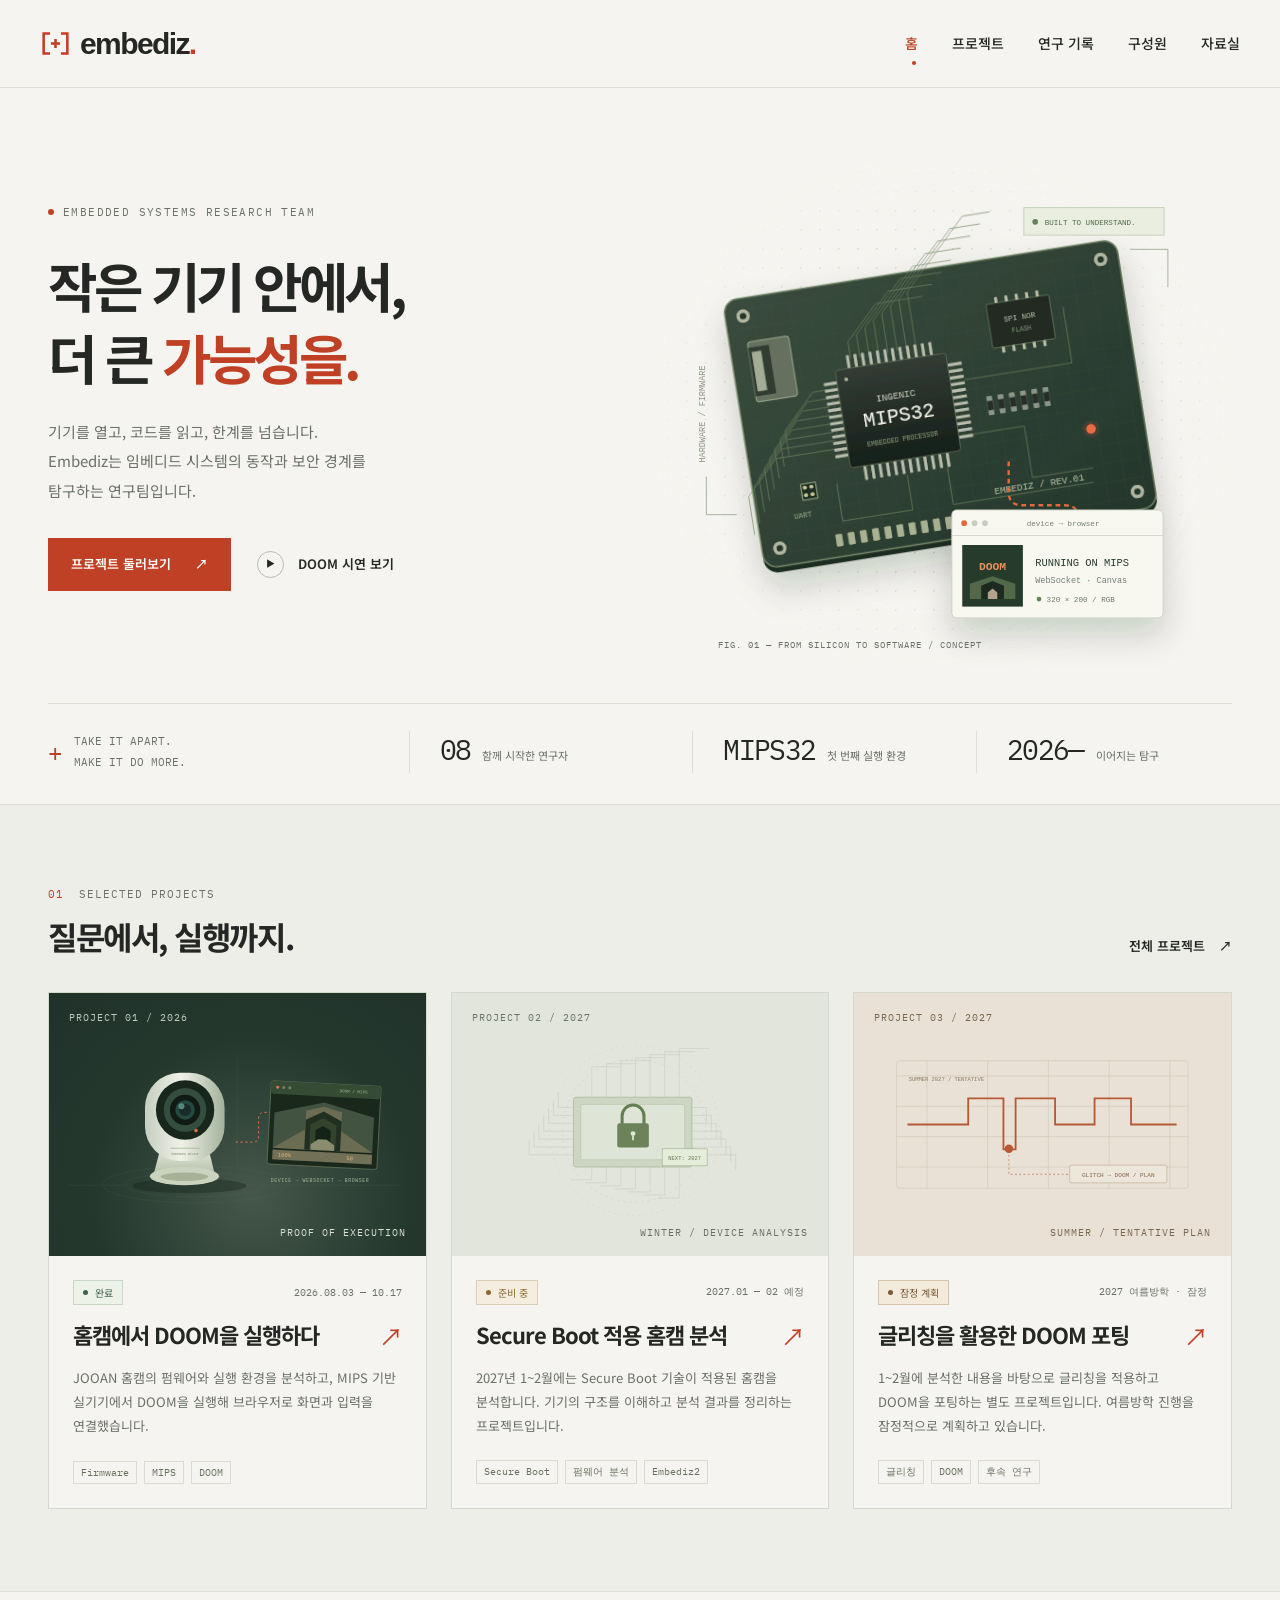
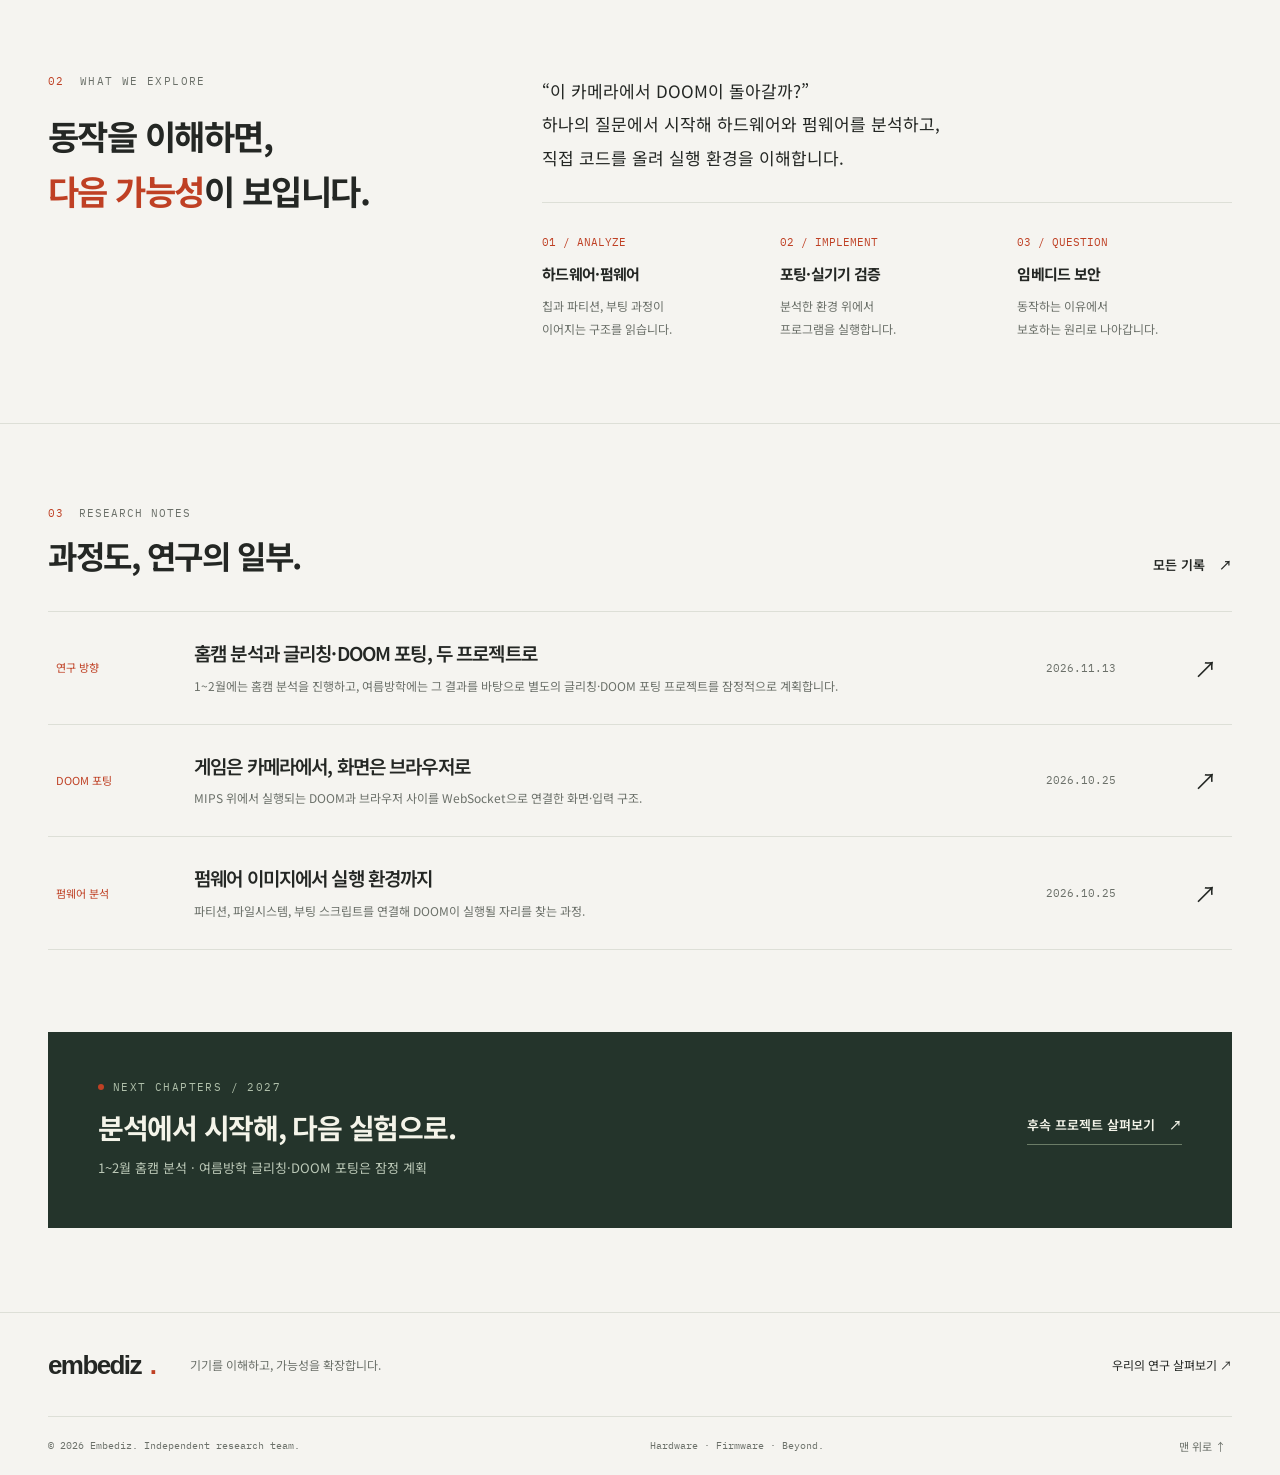
==== index.html @ e3d0a5d9 "Add files via upload" ====
<!doctype html>
<html lang="ko">
<head>
  <meta charset="UTF-8">
  <meta name="viewport" content="width=device-width, initial-scale=1">
  <meta name="theme-color" content="#f5f4f0">
  <meta name="description" content="작은 기기 안에서, 더 큰 가능성을. Embediz는 홈캠의 펌웨어를 분석하고 DOOM을 포팅하며 임베디드 시스템의 동작과 보안 경계를 탐구하는 연구팀입니다.">
  <meta property="og:title" content="Embediz — 임베디드 보안 연구팀">
  <meta property="og:description" content="펌웨어 분석부터 실기기 DOOM 실행까지. Embediz의 프로젝트와 연구 기록을 만나보세요.">
  <meta property="og:type" content="website">
  <link rel="icon" href="./assets/favicon.svg" type="image/svg+xml">
  <link rel="stylesheet" href="./styles.css">
  <title>Embediz — 임베디드 보안 연구팀</title>
  <script src="./content.js" defer></script>
  <script src="./app.js" defer></script>
</head>
<body>
  <a href="#main" class="skip-link">본문으로 건너뛰기</a>
  <header class="site-header">
    <div class="header-inner">
      <a class="brand" href="#/" aria-label="Embediz 홈"><svg viewBox="0 0 34 34" aria-hidden="true"><path d="M11 6H4v22h7M23 6h7v22h-7M12 17h10M17 12v10"/></svg><span>embediz<span class="brand-dot">.</span></span></a>
      <nav class="desktop-nav" aria-label="주 메뉴"><a href="#/" data-nav="home">홈</a><a href="#/research" data-nav="research">프로젝트</a><a href="#/notes" data-nav="notes">연구 기록</a><a href="#/team" data-nav="team">구성원</a><a href="#/resources" data-nav="resources">자료실</a></nav>
      <button class="menu-toggle" aria-expanded="false" aria-controls="mobile-nav" aria-label="메뉴 열기"><span></span><span></span></button>
    </div>
    <nav id="mobile-nav" aria-label="모바일 메뉴" hidden><a href="#/">홈</a><a href="#/research">프로젝트</a><a href="#/notes">연구 기록</a><a href="#/team">구성원</a><a href="#/resources">자료실</a></nav>
  </header>
  <main id="main" tabindex="-1"></main>
  <footer class="site-footer"><div class="container footer-top"><a class="brand" href="#/">embediz<span class="brand-dot">.</span></a><p>기기를 이해하고, 가능성을 확장합니다.</p><a href="#/research">우리의 연구 살펴보기 ↗</a></div><div class="container footer-bottom"><span>© 2026 Embediz. Independent research team.</span><span>Hardware · Firmware · Beyond.</span><button class="back-top" aria-label="페이지 맨 위로">맨 위로 ↑</button></div></footer>
  <dialog id="video-dialog" aria-labelledby="video-title"><div class="dialog-head"><div><span class="eyebrow">PROJECT 01 / DEMO</span><h2 id="video-title">홈캠에서 실행되는 DOOM</h2></div><button class="dialog-close" aria-label="영상 닫기">×</button></div><div id="video-container"></div><p class="video-caption">실기기 최종 시연 발췌 · 원본 00:34–00:48의 게임 화면 영역입니다. 게임은 카메라에서 실행됩니다.</p><a class="text-link" id="video-original" target="_blank" rel="noopener noreferrer">시연 영상 파일 열기 ↗</a></dialog>
  <noscript><div class="container noscript"><h1>Embediz</h1><p>임베디드 기기 대상 DOOM 포팅과 하드웨어 보안을 탐구하는 연구팀입니다. 프로젝트와 연구 기록을 보려면 JavaScript를 켜 주세요.</p></div></noscript>
</body>
</html>
---- styles.css ----
@import url('https://fonts.googleapis.com/css2?family=IBM+Plex+Mono:wght@400;500;600&family=Noto+Sans+KR:wght@400;500;600;700;800;900&display=swap');
:root{--paper:#f5f4f0;--white:#fff;--ink:#242724;--muted:#6b7069;--line:#dddfd7;--accent:#bf4024;--accent-dark:#b9381d;--green:#37664f;--mono:'IBM Plex Mono',monospace;--sans:'Noto Sans KR',-apple-system,BlinkMacSystemFont,'Segoe UI',sans-serif}*{box-sizing:border-box}html{scroll-behavior:smooth;scroll-padding-top:105px}body{margin:0;background:var(--paper);color:var(--ink);font-family:var(--sans);font-size:15px;line-height:1.75;word-break:keep-all}a{color:inherit;text-decoration:none}button,input{font:inherit}button,a{-webkit-tap-highlight-color:transparent}button{cursor:pointer}button:disabled{cursor:default}button:focus-visible,a:focus-visible,input:focus-visible,summary:focus-visible{outline:3px solid var(--accent);outline-offset:5px}img,svg{max-width:100%;display:block}button{color:inherit}h1,h2,h3,h4,p{margin:0}h1,h2,h3,h4{line-height:1.35;letter-spacing:-.045em}::selection{background:#f6c3b2}.container{width:min(1248px,calc(100% - 96px));margin:0 auto}.site-header{height:88px;position:sticky;top:0;background:rgba(245,244,240,.96);backdrop-filter:blur(16px);border-bottom:1px solid var(--line);z-index:20}.header-inner{height:100%;display:flex;align-items:center;justify-content:space-between;gap:35px;width:min(1376px,calc(100% - 80px));margin:auto}.brand{display:flex;align-items:center;gap:9px;font-family:Arial,Helvetica,sans-serif;font-weight:800;font-size:30px;letter-spacing:-1.6px;line-height:1}.brand svg{width:31px;stroke:var(--accent);fill:none;stroke-width:2.8}.brand-dot{color:var(--accent)}.desktop-nav{display:flex;gap:34px;align-items:center;font-size:14px;font-weight:500}.desktop-nav a{position:relative;padding:31px 0}.desktop-nav a[aria-current=page]{color:var(--accent)}.desktop-nav a[aria-current=page]:after{content:'';position:absolute;bottom:22px;left:50%;width:4px;height:4px;border-radius:50%;background:var(--accent)}.desktop-nav a:hover{color:var(--accent)}.menu-toggle{display:none}.eyebrow{font:11px var(--mono);letter-spacing:1.4px;text-transform:uppercase;color:var(--muted);display:flex;align-items:center;gap:9px}.eyebrow .dot,.live-dot{width:6px;height:6px;background:var(--accent);display:inline-block;border-radius:50%}.hero{padding:75px 0 0;overflow:hidden;position:relative}.hero-grid{display:grid;grid-template-columns:1.03fr 1fr;gap:18px;align-items:center;min-height:483px}.hero-copy{position:relative;z-index:2;padding:6px 0 40px}.hero h1{font-size:clamp(39px,4.2vw,60px);font-weight:700;line-height:1.34;letter-spacing:-.065em;margin:30px 0 24px}.hero h1 .accent{color:var(--accent)}.hero-copy>p{color:var(--muted);font-size:15px;line-height:1.95;max-width:455px}.actions{display:flex;gap:26px;align-items:center;margin-top:33px}.button{display:inline-flex;align-items:center;justify-content:center;gap:24px;padding:15px 22px;background:var(--accent);border:1px solid var(--accent);color:#fff;font-weight:600;font-size:13px;transition:background .2s,transform .2s;line-height:1.6}.button:hover{background:var(--accent-dark);border-color:var(--accent-dark);transform:translateY(-2px)}.button.secondary{background:transparent;border-color:var(--line);color:var(--ink)}.button.secondary:hover{background:#eaeae3}.text-link{font-size:13px;font-weight:600;display:inline-flex;align-items:center;gap:14px;border:none;padding:0;background:none}.text-link:hover{color:var(--accent)}.play-circle{border:1px solid #b6bbb0;border-radius:50%;width:27px;height:27px;display:grid;place-items:center;font-size:9px}.hero-art{position:relative;width:100%;padding:20px 0 10px;aspect-ratio:1.14;background-image:radial-gradient(#d2d6cb 1px,transparent 1px);background-size:19px 19px}.hero-art:after{content:'';position:absolute;inset:0;background:radial-gradient(ellipse at center,transparent 35%,var(--paper) 75%);pointer-events:none}.hero-art svg{position:relative;z-index:1;width:100%;height:100%;overflow:visible}.art-caption{position:absolute;bottom:17px;left:60px;font:9px var(--mono);letter-spacing:1px;color:var(--muted);z-index:2}.hero-meta{border-top:1px solid var(--line);display:grid;grid-template-columns:1.3fr 1fr 1fr 1fr;margin-top:36px;padding:27px 0 31px;gap:28px}.meta-intro{font:11px var(--mono);line-height:1.9;color:var(--muted);display:flex;gap:12px;align-items:center}.meta-intro .cross{font:24px var(--mono);color:var(--accent)}.meta-item{border-left:1px solid var(--line);padding-left:30px;display:flex;align-items:baseline;gap:12px}.meta-item strong{font:28px var(--mono);letter-spacing:-1.7px}.meta-item span{font-size:11px;color:var(--muted)}.section{padding:82px 0}.section-head{display:flex;align-items:end;justify-content:space-between;gap:20px;margin-bottom:34px}.section-head h2{font-size:32px;margin-top:14px;font-weight:700}.section-index{font:11px var(--mono);color:var(--accent);margin-right:6px}.section-head .eyebrow{letter-spacing:1px}.section-head>p{max-width:370px;color:var(--muted);font-size:13px}.projects-section{background:#eceee7;border-top:1px solid var(--line);border-bottom:1px solid var(--line)}.project-grid{display:grid;grid-template-columns:1.35fr 1fr;gap:24px}.project-card{border:1px solid #d5d8cd;background:var(--paper);display:flex;flex-direction:column;transition:transform .25s,border-color .25s}.project-card:hover{border-color:#929b8a;transform:translateY(-5px)}.project-visual{height:263px;position:relative;overflow:hidden;background:#202b25}.project-visual.camera{background:radial-gradient(ellipse at 54% 77%,#46574a,#24382e 55%,#203129)}.project-visual.secure{background:#e2e5dc}.project-visual svg{height:100%;width:100%}.visual-number{position:absolute;top:18px;left:20px;font:10px var(--mono);color:#c2cbbd;z-index:1;letter-spacing:1px}.secure .visual-number{color:#6b7567}.visual-label{position:absolute;bottom:17px;right:20px;font:10px var(--mono);letter-spacing:1px;color:#d8e0d3}.secure .visual-label{color:#68715f}.project-content{padding:25px 28px 27px;flex:1;display:flex;flex-direction:column}.project-topline{display:flex;justify-content:space-between;gap:10px;align-items:center;margin-bottom:15px}.status{display:inline-flex;align-items:center;gap:7px;font-size:10px;padding:4px 9px;border:1px solid #cad6c6;color:#3e6149;background:#edf2e8;line-height:1.5}.status:before{content:'';width:5px;height:5px;border-radius:50%;background:currentColor}.status.planned{border-color:#dbd0b5;background:#f5eddf;color:#8a682e}.project-period{font:10px var(--mono);color:var(--muted)}.project-content h3{font-size:24px;letter-spacing:-1px;display:flex;justify-content:space-between;gap:18px}.project-content h3 span{font-size:24px;font-weight:400;color:var(--accent)}.project-content>p{margin:14px 0 22px;line-height:1.85;font-size:13px;color:var(--muted);max-width:460px}.tags{display:flex;gap:7px;flex-wrap:wrap;margin-top:auto}.tag{font:10px var(--mono);padding:4px 7px;border:1px solid #d9ddd1;color:#68715f}.about-split{display:grid;grid-template-columns:.8fr 1.4fr;gap:100px}.about-split h2{font-size:34px;margin-top:21px;line-height:1.6}.about-split h2 span{color:var(--accent)}.about-copy>p{font-size:17px;line-height:1.95;max-width:620px;margin-bottom:28px}.research-areas{display:grid;grid-template-columns:repeat(3,1fr);border-top:1px solid var(--line);padding-top:24px;gap:23px}.research-areas span{font:11px var(--mono);color:var(--accent)}.research-areas h3{font-size:15px;margin:11px 0}.research-areas p{font-size:12px;color:var(--muted);line-height:1.9}.notes-section{border-top:1px solid var(--line)}.note-list{border-top:1px solid var(--line)}.note-row{display:grid;grid-template-columns:110px 1fr 120px 30px;gap:28px;align-items:center;padding:28px 8px;border-bottom:1px solid var(--line);transition:background .2s}.note-row:hover{background:#edeee7}.note-category{color:var(--accent);font-size:11px}.note-row h3{font-size:19px;font-weight:600}.note-row p{font-size:12px;color:var(--muted);margin-top:9px}.note-date{font:11px var(--mono);color:var(--muted)}.note-arrow{font-size:23px}.next-banner{background:#24342b;color:#f4f4e9;padding:48px 50px;display:flex;align-items:center;justify-content:space-between;gap:30px;position:relative;overflow:hidden}.next-banner .eyebrow{color:#afbfaa}.next-banner h2{font-size:28px;margin:15px 0 10px}.next-banner p{color:#bcc9b8;font-size:13px}.next-banner .text-link{white-space:nowrap;color:#f4f4e9;border-bottom:1px solid #6b7c67;padding-bottom:7px}.banner-wrap{padding:0 0 84px}.site-footer{border-top:1px solid var(--line);padding:39px 0 20px}.footer-top{display:flex;align-items:center;gap:35px;margin-bottom:38px}.footer-top .brand{font-size:26px}.footer-top>p{font-size:12px;color:var(--muted)}.footer-top>a:last-child{margin-left:auto;font-size:12px}.footer-bottom{display:flex;align-items:center;gap:30px;justify-content:space-between;padding-top:20px;border-top:1px solid var(--line);font:10px var(--mono);color:var(--muted)}.back-top{font-family:var(--sans);background:none;border:0;font-size:11px}.page-heading{padding:68px 0 43px}.page-heading h1{font-size:48px;margin:24px 0 20px}.page-heading>p{color:var(--muted);max-width:670px;font-size:16px}.page-heading .breadcrumb{margin-bottom:32px}.breadcrumb{display:flex;align-items:center;gap:12px;color:var(--muted);font-size:11px}.breadcrumb a:hover{color:var(--accent)}.breadcrumb span:last-child{color:var(--ink)}.filter-bar{display:flex;align-items:center;justify-content:space-between;gap:20px;border-top:1px solid var(--line);padding:20px 0 30px}.filters{display:flex;gap:8px;flex-wrap:wrap}.filter{border:1px solid var(--line);background:transparent;font-size:12px;padding:9px 17px;border-radius:0}.filter.active{background:var(--ink);border-color:var(--ink);color:white}.result-count{font:11px var(--mono);color:var(--muted);white-space:nowrap}.listing{padding-bottom:90px}.listing .project-grid{grid-template-columns:1fr 1fr}.search{display:flex;align-items:center;border:1px solid var(--line);padding:8px 13px;gap:10px;background:#fff;max-width:300px}.search svg{width:16px;height:16px;stroke:var(--muted);fill:none;stroke-width:1.5}.search input{min-width:0;width:100%;border:0;outline:none;background:transparent;font-size:12px;padding:3px}.search:focus-within{border-color:var(--accent)}.empty-state{padding:70px 20px;text-align:center;border:1px solid var(--line)}.empty-state p{color:var(--muted);margin:12px 0 20px;font-size:13px}.project-heading{display:grid;grid-template-columns:1fr auto;align-items:end;gap:30px}.project-heading h1{font-size:46px;max-width:800px}.project-heading .subtitle{font-size:13px;color:var(--muted);margin-top:14px}.detail-summary{display:grid;grid-template-columns:repeat(4,1fr);border-top:1px solid var(--line);border-bottom:1px solid var(--line);padding:23px 0;margin-bottom:40px;gap:25px}.detail-summary dt{font:10px var(--mono);color:var(--muted);margin-bottom:9px}.detail-summary dd{margin:0;font-size:13px}.detail-hero{height:390px;position:relative;overflow:hidden;background:radial-gradient(ellipse at 50% 100%,#455d48,#24382e 70%);display:grid;grid-template-columns:1fr 1fr;align-items:center}.detail-hero .detail-hero-copy{padding:45px 55px;z-index:2;color:#e5ebdf}.detail-hero-copy .eyebrow{color:#b8c8ac}.detail-hero-copy h2{font:700 42px var(--mono);letter-spacing:-2px;margin:22px 0 16px}.detail-hero-copy>p{font-size:13px;color:#c3cebd;line-height:1.9}.detail-hero>svg{height:100%;width:100%}.detail-hero .button{margin-top:24px}.detail-hero.secure-hero{background:#dde2d5}.secure-hero .detail-hero-copy{color:var(--ink)}.secure-hero .detail-hero-copy .eyebrow,.secure-hero .detail-hero-copy p{color:#5c6c54}.article-layout{display:grid;grid-template-columns:205px 1fr;gap:75px;padding:62px 0 85px}.article-toc{align-self:start;position:sticky;top:125px;border-left:1px solid var(--line);display:flex;flex-direction:column;gap:15px;padding-left:22px}.article-toc .eyebrow{font-size:9px;margin-bottom:6px}.article-toc a{font-size:12px;color:var(--muted)}.article-toc a:hover{color:var(--accent)}.article-section{margin-bottom:50px;scroll-margin-top:120px}.article-section h2{font-size:27px;margin-bottom:20px}.article-section>p{line-height:2;color:#5b6258;font-size:15px;margin-bottom:19px}.article-section .section-number{font:12px var(--mono);display:block;color:var(--accent);margin-bottom:12px}.process-list{padding:0;margin:28px 0;list-style:none;border-top:1px solid var(--line)}.process-list li{display:grid;grid-template-columns:40px 140px 1fr;gap:18px;border-bottom:1px solid var(--line);padding:21px 0;align-items:start}.process-list .num{font:11px var(--mono);color:var(--accent);padding-top:4px}.process-list h3{font-size:15px;line-height:1.7;font-weight:600}.process-list p{font-size:13px;color:var(--muted);line-height:1.8}.architecture{padding:29px;background:#e9ece3;border:1px solid #d9ded0;margin:25px 0}.architecture .eyebrow{font-size:9px;margin-bottom:23px}.arch-grid{display:grid;grid-template-columns:1fr 65px 1fr;align-items:center;gap:8px}.arch-node{border:1px solid #bfc8b6;background:var(--paper);padding:23px 15px}.arch-node small{font:9px var(--mono);color:var(--muted)}.arch-node strong{display:block;font-size:17px;margin:8px 0}.arch-node p{font-size:12px;color:var(--muted)}.arch-arrows{text-align:center;color:var(--accent);font-size:26px}.arch-arrows small{display:block;font:8px var(--mono);margin:6px -15px}.arch-caption{margin-top:20px;font-size:11px;color:#69725e}.facts{display:grid;grid-template-columns:1fr 1fr;gap:13px;margin:24px 0}.fact{padding:22px;border:1px solid var(--line);background:#fafaf7}.fact .check{color:var(--green);font-size:13px}.fact h3{font-size:15px;margin:9px 0}.fact p{font-size:12px;color:var(--muted);line-height:1.85}.callout{border-left:3px solid var(--accent);padding:20px 23px;background:#ecece4;margin:25px 0}.callout strong{font-size:14px}.callout p{font-size:13px;color:var(--muted);line-height:1.85;margin-top:8px}.inline-video{width:100%;aspect-ratio:16/9;background:#18231b;display:grid;place-items:center;position:relative;padding:20px;overflow:hidden;border:0;color:#fff}.inline-video svg{position:absolute;inset:0;width:100%;height:100%;opacity:.5}.inline-video .video-play{z-index:2;display:flex;flex-direction:column;align-items:center;gap:17px;font-size:13px}.video-play b{border:1px solid #d8dfd2;width:60px;height:60px;display:grid;place-items:center;border-radius:50%;background:#24382eaa;font-size:17px;padding-left:3px}.inline-video:hover .video-play b{background:var(--accent);border-color:var(--accent)}.caption{font-size:11px;color:var(--muted);margin-top:13px;line-height:1.8}.source-note{border-top:1px solid var(--line);padding-top:20px;font-size:11px;color:var(--muted);line-height:1.9}.team-intro{display:grid;grid-template-columns:1fr 1.1fr;gap:75px;padding:36px 0 45px;border-top:1px solid var(--line);align-items:start}.team-intro h2{font-size:28px;line-height:1.6}.team-intro p{font-size:14px;color:var(--muted);line-height:2}.member-grid{display:grid;grid-template-columns:repeat(4,1fr);gap:16px}.member{border:1px solid var(--line);background:#fafaf7;padding:26px;position:relative}.member-pattern{height:100px;display:flex;align-items:center;justify-content:center;font:40px var(--mono);letter-spacing:-3px;color:#9ea993;background:radial-gradient(#d5dacb 1px,transparent 1px);background-size:9px 9px;position:relative;margin-bottom:23px}.member-pattern:before{content:'';position:absolute;width:64px;height:64px;border:1px solid #c4cdbb;transform:rotate(45deg)}.member:first-child .member-pattern{color:var(--accent)}.member-index{position:absolute;top:12px;right:15px;font:9px var(--mono);color:var(--muted)}.member h3{font-size:20px;margin-bottom:8px}.member .role{font:10px var(--mono);color:var(--muted)}.team-credit{display:flex;gap:60px;border-top:1px solid var(--line);margin-top:35px;padding:25px 0}.team-credit span{font-size:11px;color:var(--muted);margin-right:18px}.team-credit strong{font-size:14px;font-weight:500}.team-note{font-size:12px;color:var(--muted);padding:20px 0 70px}.resource-grid{display:grid;grid-template-columns:1fr 1fr;gap:20px;margin:10px 0 55px}.resource-card{padding:32px;border:1px solid var(--line);background:#fafaf7}.resource-card .resource-icon{font:30px var(--mono);color:var(--accent);margin-bottom:30px}.resource-card h2{font-size:22px;margin-bottom:15px}.resource-card p{font-size:13px;color:var(--muted);line-height:1.9;min-height:55px;margin-bottom:24px}.resource-card .eyebrow{margin-bottom:14px}.resource-card .text-link{color:var(--accent)}.faq{margin:35px 0 80px}.faq h2{font-size:26px;margin-bottom:25px}.faq details{border-top:1px solid var(--line);padding:21px 0}.faq details:last-child{border-bottom:1px solid var(--line)}.faq summary{font-size:14px;cursor:pointer;list-style:none;display:flex;justify-content:space-between;gap:20px}.faq summary:after{content:'+';font:20px var(--mono);color:var(--accent)}.faq details[open] summary:after{content:'−'}.faq details p{font-size:13px;color:var(--muted);margin:17px 35px 3px 0;line-height:1.95}.note-article{width:min(760px,100%);margin:0 auto;padding:62px 0 90px}.note-article .article-section{margin:42px 0}.note-article h1{font-size:39px;line-height:1.5;margin:22px 0}.note-article .lead{font-size:17px;color:var(--muted);line-height:1.9;margin:20px 0 35px}.note-article header{border-bottom:1px solid var(--line);padding-bottom:34px}.article-meta{display:flex;gap:18px;font:11px var(--mono);color:var(--muted)}.note-related{padding:26px;background:#e8ece1;margin-top:35px;display:flex;justify-content:space-between;align-items:center;gap:20px}.note-related small{font-size:10px;color:var(--muted)}.note-related h3{font-size:16px;margin-top:7px}.not-found{min-height:55vh;display:flex;flex-direction:column;align-items:center;justify-content:center;gap:20px;text-align:center;padding:70px 0}.not-found h1{font:70px var(--mono);color:var(--accent)}dialog{width:min(950px,calc(100% - 32px));max-height:90vh;overflow:auto;padding:28px;background:var(--paper);border:1px solid var(--line);color:var(--ink)}dialog::backdrop{background:#101a14d9;backdrop-filter:blur(7px)}.dialog-head{display:flex;justify-content:space-between;align-items:center;gap:20px;margin-bottom:20px}.dialog-head h2{font-size:22px;margin-top:10px}.dialog-close{font-size:28px;background:none;border:1px solid var(--line);width:42px;height:42px;line-height:1}dialog video{width:100%;max-height:58vh;background:#141c16;display:block}.video-caption{font-size:12px;color:var(--muted);margin:16px 0}.video-error{font-size:13px;padding:22px;background:#ede6dc;margin-top:12px}.skip-link{position:fixed;top:-60px;left:20px;background:var(--ink);color:white;padding:10px 20px;z-index:99}.skip-link:focus{top:10px}#main:focus{outline:none}.noscript{padding:100px 0}.reveal{animation:rise .55s ease both}@keyframes rise{from{opacity:0;transform:translateY(10px)}to{opacity:1;transform:translateY(0)}}.project-card:nth-child(2){animation-delay:.08s}.note-row:nth-child(2){animation-delay:.08s}.note-row:nth-child(3){animation-delay:.15s}
@media(min-width:1500px){.hero{padding-top:95px}.hero-grid{min-height:510px}.hero h1{font-size:62px}}
@media(max-width:1100px){.header-inner{width:calc(100% - 48px);gap:20px}.container{width:calc(100% - 64px)}.desktop-nav{gap:23px}.hero{padding-top:50px}.hero-grid{min-height:440px}.hero h1{font-size:46px}.hero-copy>p{font-size:14px;max-width:365px}.hero-art{margin-left:10px}.meta-item{padding-left:20px;gap:8px}.meta-item strong{font-size:24px}.about-split{gap:55px}.project-content{padding:24px}.project-content h3{font-size:21px}.project-period{font-size:9px}.article-layout{gap:40px;grid-template-columns:160px 1fr}.member-grid{grid-template-columns:repeat(4,1fr)}.member{padding:20px}}
@media(max-width:820px){.hero-grid{grid-template-columns:1fr 1fr;gap:0}.hero h1{font-size:38px}.hero-copy>p{font-size:13px}.actions{gap:15px;flex-wrap:wrap}.hero-art{margin-left:0;transform:scale(1.05)}.art-caption{left:25px;font-size:8px}.hero-meta{grid-template-columns:1fr 1fr 1fr}.meta-intro{display:none}.meta-item:first-of-type{border-left:0}.meta-item{padding-left:18px;flex-direction:column;gap:3px}.project-grid{grid-template-columns:1fr 1fr;gap:16px}.project-visual{height:220px}.project-content{padding:20px}.project-content h3{font-size:19px}.project-topline{flex-wrap:wrap}.about-split{grid-template-columns:1fr;gap:25px}.about-split h2 br{display:none}.about-copy>p{font-size:16px}.note-row{grid-template-columns:85px 1fr 24px;gap:18px}.note-date{display:none}.next-banner{padding:35px}.next-banner h2{font-size:24px}.article-layout{grid-template-columns:1fr}.article-toc{position:static;flex-direction:row;flex-wrap:wrap;padding:0 0 20px;border:0;border-bottom:1px solid var(--line);gap:18px}.article-toc .eyebrow{display:none}.detail-hero{height:350px}.detail-hero .detail-hero-copy{padding:30px}.detail-hero-copy h2{font-size:33px}.detail-summary{grid-template-columns:1fr 1fr}.project-heading{grid-template-columns:1fr}.project-heading h1{font-size:39px}.project-heading .button{justify-self:start}.team-intro{gap:40px}.member-grid{grid-template-columns:repeat(2,1fr)}.footer-top{flex-wrap:wrap;gap:20px}.footer-top>a:last-child{margin-left:auto}.footer-bottom{gap:20px;flex-wrap:wrap}.footer-bottom>span:nth-child(2){display:none}.resource-card{padding:25px}.filter-bar{flex-wrap:wrap}.search{max-width:none;width:100%}}
@media(max-width:580px){.container{width:calc(100% - 40px)}.header-inner{width:calc(100% - 40px)}.site-header{height:70px}.brand{font-size:28px}.brand svg{width:28px}.desktop-nav{display:none}.menu-toggle{display:flex;flex-direction:column;gap:7px;background:none;border:0;width:42px;height:42px;align-items:center;justify-content:center}.menu-toggle span{width:21px;height:1.5px;background:var(--ink);transition:transform .2s}.menu-toggle[aria-expanded=true] span:first-child{transform:translateY(4px) rotate(45deg)}.menu-toggle[aria-expanded=true] span:last-child{transform:translateY(-4px) rotate(-45deg)}#mobile-nav{background:var(--paper);border-bottom:1px solid var(--line);padding:16px 25px 23px}#mobile-nav:not([hidden]){display:flex;flex-direction:column;gap:0}#mobile-nav a{padding:12px 0;border-bottom:1px solid var(--line);font-size:14px}.hero{padding-top:40px}.hero-grid{grid-template-columns:1fr}.hero-copy{padding:0}.hero .eyebrow{font-size:9px;letter-spacing:1.2px}.hero h1{font-size:42px;margin:25px 0 20px;line-height:1.38}.hero-copy>p{font-size:13px;max-width:340px;line-height:1.95}.actions{margin-top:25px;gap:22px}.button{font-size:12px;padding:14px 18px;gap:20px}.text-link{font-size:12px}.hero-art{height:320px;aspect-ratio:auto;transform:none;margin:15px 0 0}.art-caption{bottom:7px;left:25px}.hero-meta{margin-top:18px;padding:22px 0;gap:8px}.meta-item{padding-left:13px}.meta-item:nth-child(2){padding-left:0;border:0}.meta-item strong{font-size:24px}.meta-item span{font-size:9px}.section{padding:55px 0}.section-head{margin-bottom:25px;align-items:start}.section-head h2{font-size:27px;margin-top:13px}.section-head .eyebrow{font-size:9px}.section-head>.text-link{padding-top:34px;white-space:nowrap;font-size:11px}.section-head>p{display:none}.project-grid,.listing .project-grid{grid-template-columns:1fr;gap:20px}.project-visual{height:238px}.project-content{padding:23px}.project-content h3{font-size:22px}.project-content>p{font-size:13px}.project-period{font-size:9px}.project-topline{flex-wrap:nowrap}.about-split{gap:25px}.about-split h2{font-size:28px;margin-top:18px}.about-split h2 br{display:block}.about-copy>p{font-size:14px;line-height:2}.research-areas{gap:14px}.research-areas h3{font-size:13px;letter-spacing:-.06em}.research-areas p{font-size:11px}.research-areas span{font-size:10px}.note-row{padding:23px 0;grid-template-columns:1fr 20px;gap:10px}.note-category{grid-column:1/-1;font-size:10px}.note-row h3{font-size:17px;line-height:1.6}.note-row p{font-size:11px;line-height:1.8}.next-banner{padding:30px;display:block}.next-banner h2{font-size:24px}.next-banner p{font-size:12px}.next-banner .text-link{margin-top:25px}.banner-wrap{padding-bottom:55px}.footer-top{display:grid;grid-template-columns:1fr;gap:20px;margin-bottom:30px}.footer-top>a:last-child{margin-left:0}.footer-bottom{font-size:9px;align-items:center}.page-heading{padding:43px 0 30px}.page-heading h1{font-size:36px;margin:20px 0 16px}.page-heading>p{font-size:14px}.filter{padding:8px 13px;font-size:11px}.filter-bar{padding-top:18px;gap:15px}.result-count{font-size:10px}.listing{padding-bottom:60px}.project-heading h1{font-size:34px}.detail-summary{gap:22px;padding:22px 0;margin-bottom:25px}.detail-summary dd{font-size:11px;line-height:1.8}.detail-hero{height:auto;grid-template-columns:1fr}.detail-hero .detail-hero-copy{padding:30px}.detail-hero-copy h2{font-size:34px;margin:15px 0 13px}.detail-hero>svg{height:270px;margin-top:-15px}.article-layout{padding:35px 0 45px;gap:32px}.article-toc a{font-size:11px}.article-section{margin-bottom:38px}.article-section h2{font-size:24px}.article-section>p{font-size:14px}.process-list li{grid-template-columns:25px 1fr;gap:10px}.process-list li p{grid-column:2;font-size:12px}.architecture{padding:17px}.arch-grid{grid-template-columns:1fr 36px 1fr;gap:3px}.arch-node{padding:15px 10px}.arch-node strong{font-size:14px}.arch-node p{font-size:10px}.arch-node small{font-size:8px}.arch-arrows small{font-size:7px}.arch-caption{font-size:10px}.facts{grid-template-columns:1fr}.fact{padding:20px}.team-intro{grid-template-columns:1fr;gap:20px}.team-intro h2{font-size:25px}.team-intro p{font-size:13px}.member-grid{gap:12px}.member{padding:21px}.member h3{font-size:19px}.member .role{font-size:9px}.member-pattern{height:85px;font-size:35px}.team-credit{gap:30px}.team-credit span{margin-right:10px;font-size:10px}.team-note{padding-bottom:45px}.resource-grid{grid-template-columns:1fr;gap:17px}.resource-card .resource-icon{margin-bottom:20px}.resource-card p{min-height:0}.faq summary{font-size:13px}.note-article{padding:38px 0 55px}.note-article h1{font-size:30px;line-height:1.5}.note-article .lead{font-size:14px}.note-related{padding:21px}.note-related h3{font-size:14px}dialog{padding:20px}.dialog-head h2{font-size:18px}.dialog-head .eyebrow{font-size:9px}.dialog-close{width:35px;height:35px;font-size:24px;flex-shrink:0}.video-caption{font-size:11px}.breadcrumb{font-size:10px;flex-wrap:wrap}}
@media(prefers-reduced-motion:reduce){html{scroll-behavior:auto}*,*:before,*:after{animation:none!important;transition:none!important}}

.inline-video>img{position:absolute;inset:0;width:100%;height:100%;object-fit:cover;opacity:.65}.inline-video:hover>img{opacity:.8}.detail-hero .tags{margin-top:22px}.detail-hero:not(.secure-hero) .tag{color:#b8c9ae;border-color:#5b7150}

/* Project-specific member rosters */
.team-project{border-top:1px solid var(--line);padding:40px 0 54px}
.team-project-header{display:flex;justify-content:space-between;align-items:center;gap:32px;margin-bottom:28px}
.team-project-header h2{font-size:28px;max-width:890px;line-height:1.55;margin:16px 0 12px}
.team-project-header p{font-size:12px;color:var(--muted)}
.team-project-header>.text-link{flex-shrink:0}
.team-project .team-credit{margin-bottom:0;padding-bottom:0}
.team-pending{border:1px solid var(--line);background:#eceee7;padding:34px}
.team-pending h3{font-size:20px;margin:14px 0 10px}
.team-pending p{font-size:13px;color:var(--muted);line-height:1.9}
@media(max-width:820px){.team-project-header{align-items:flex-start;flex-direction:column;gap:18px}.team-project-header h2{font-size:26px}}
@media(max-width:580px){.team-project{padding:30px 0 40px}.team-project-header h2{font-size:23px;line-height:1.6}.team-project-header p{font-size:11px}.team-pending{padding:24px}.team-pending h3{font-size:18px}.team-pending p{font-size:12px}}

/* Three independently scoped projects */
.project-grid,.listing .project-grid{grid-template-columns:repeat(3,minmax(0,1fr))}
.project-content{padding:24px}.project-content h3{font-size:22px}.project-topline{flex-wrap:wrap}
.status.tentative{color:#795b38;border-color:#d5c4ac;background:#f3eadb}
.project-visual.glitch,.detail-hero.glitch-hero{background:#e9e1d5}
.glitch .visual-number,.glitch .visual-label{color:#796750}
.glitch-hero .detail-hero-copy{color:var(--ink)}
.glitch-hero .detail-hero-copy .eyebrow,.glitch-hero .detail-hero-copy p{color:#75634b}
.detail-hero.glitch-hero .tag{color:#75634b;border-color:#cbbca7}
.secure-hero .detail-hero-copy h2,.glitch-hero .detail-hero-copy h2{font-family:var(--sans);font-size:34px;line-height:1.55;letter-spacing:-.05em}
@media(max-width:1100px){.project-grid,.listing .project-grid{grid-template-columns:repeat(2,minmax(0,1fr))}}
@media(max-width:580px){.project-grid,.listing .project-grid{grid-template-columns:1fr}.project-content h3{font-size:22px}.secure-hero .detail-hero-copy h2,.glitch-hero .detail-hero-copy h2{font-size:29px}}
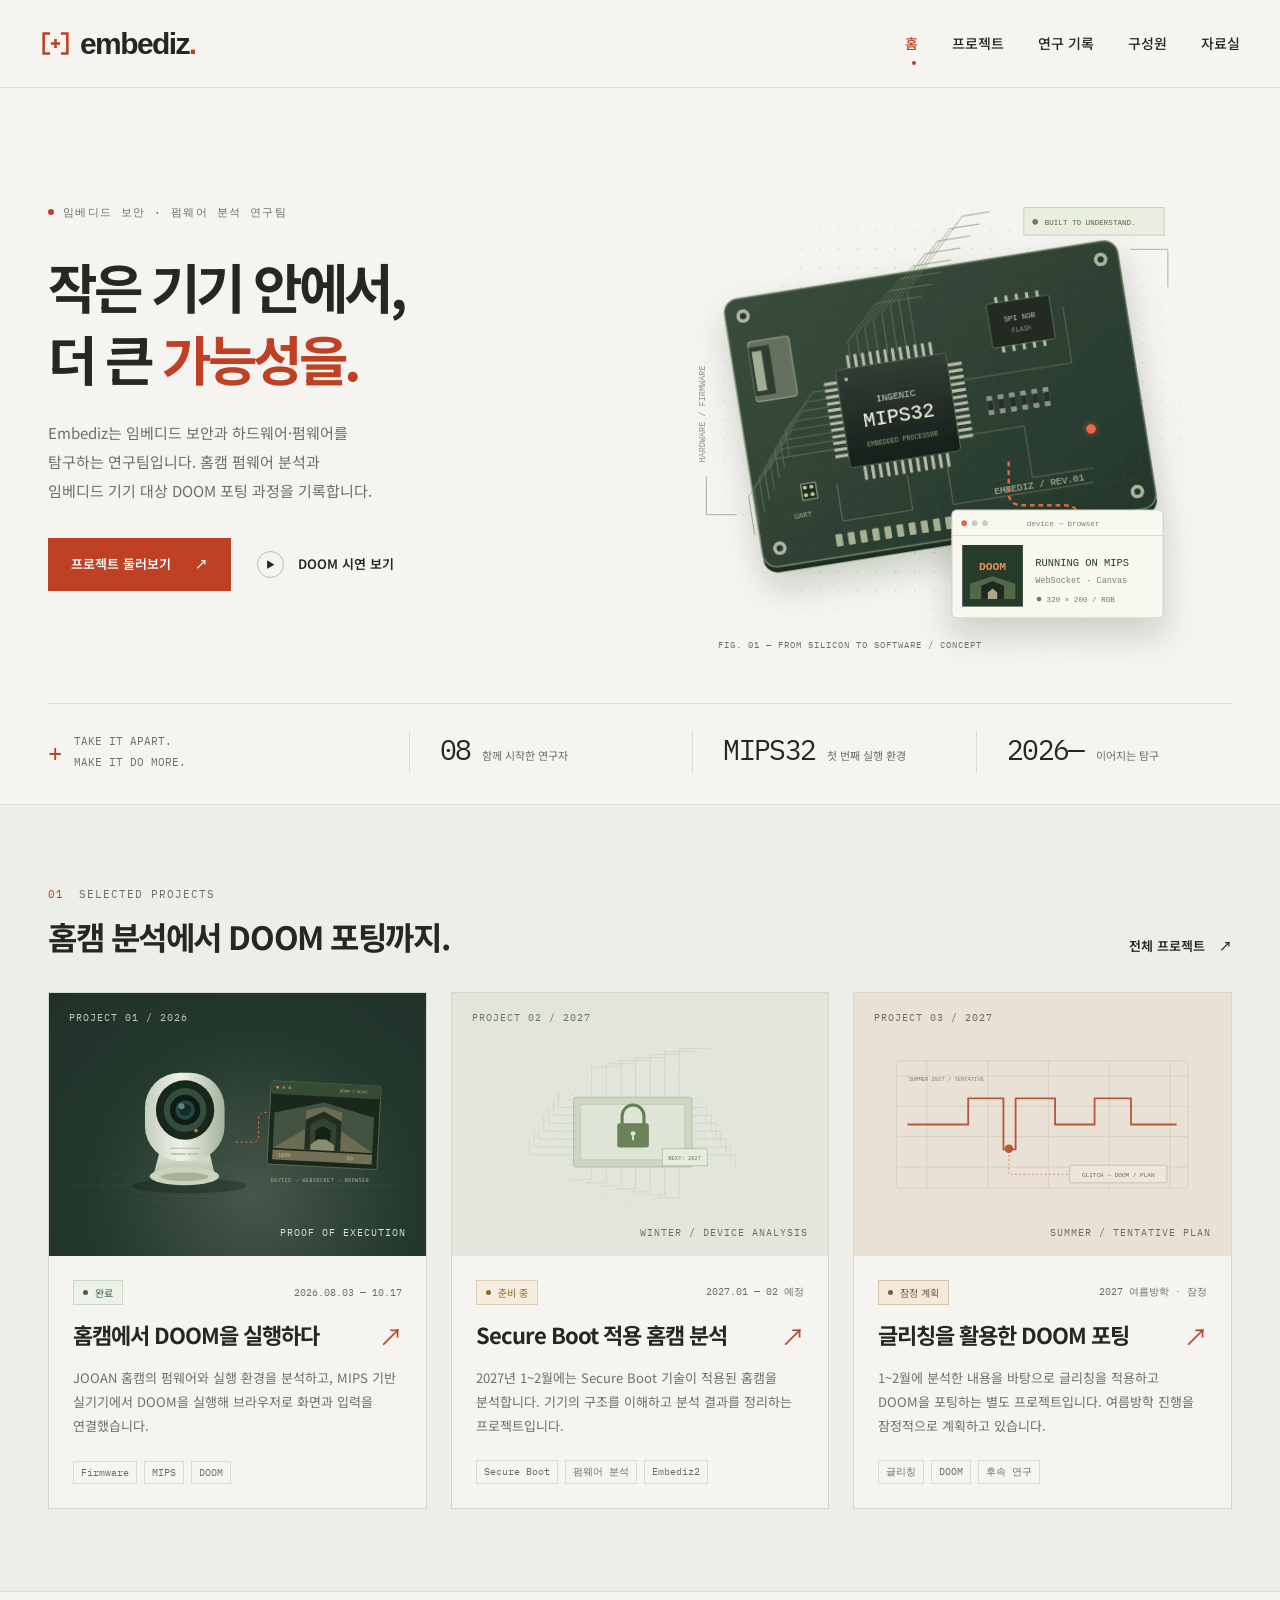
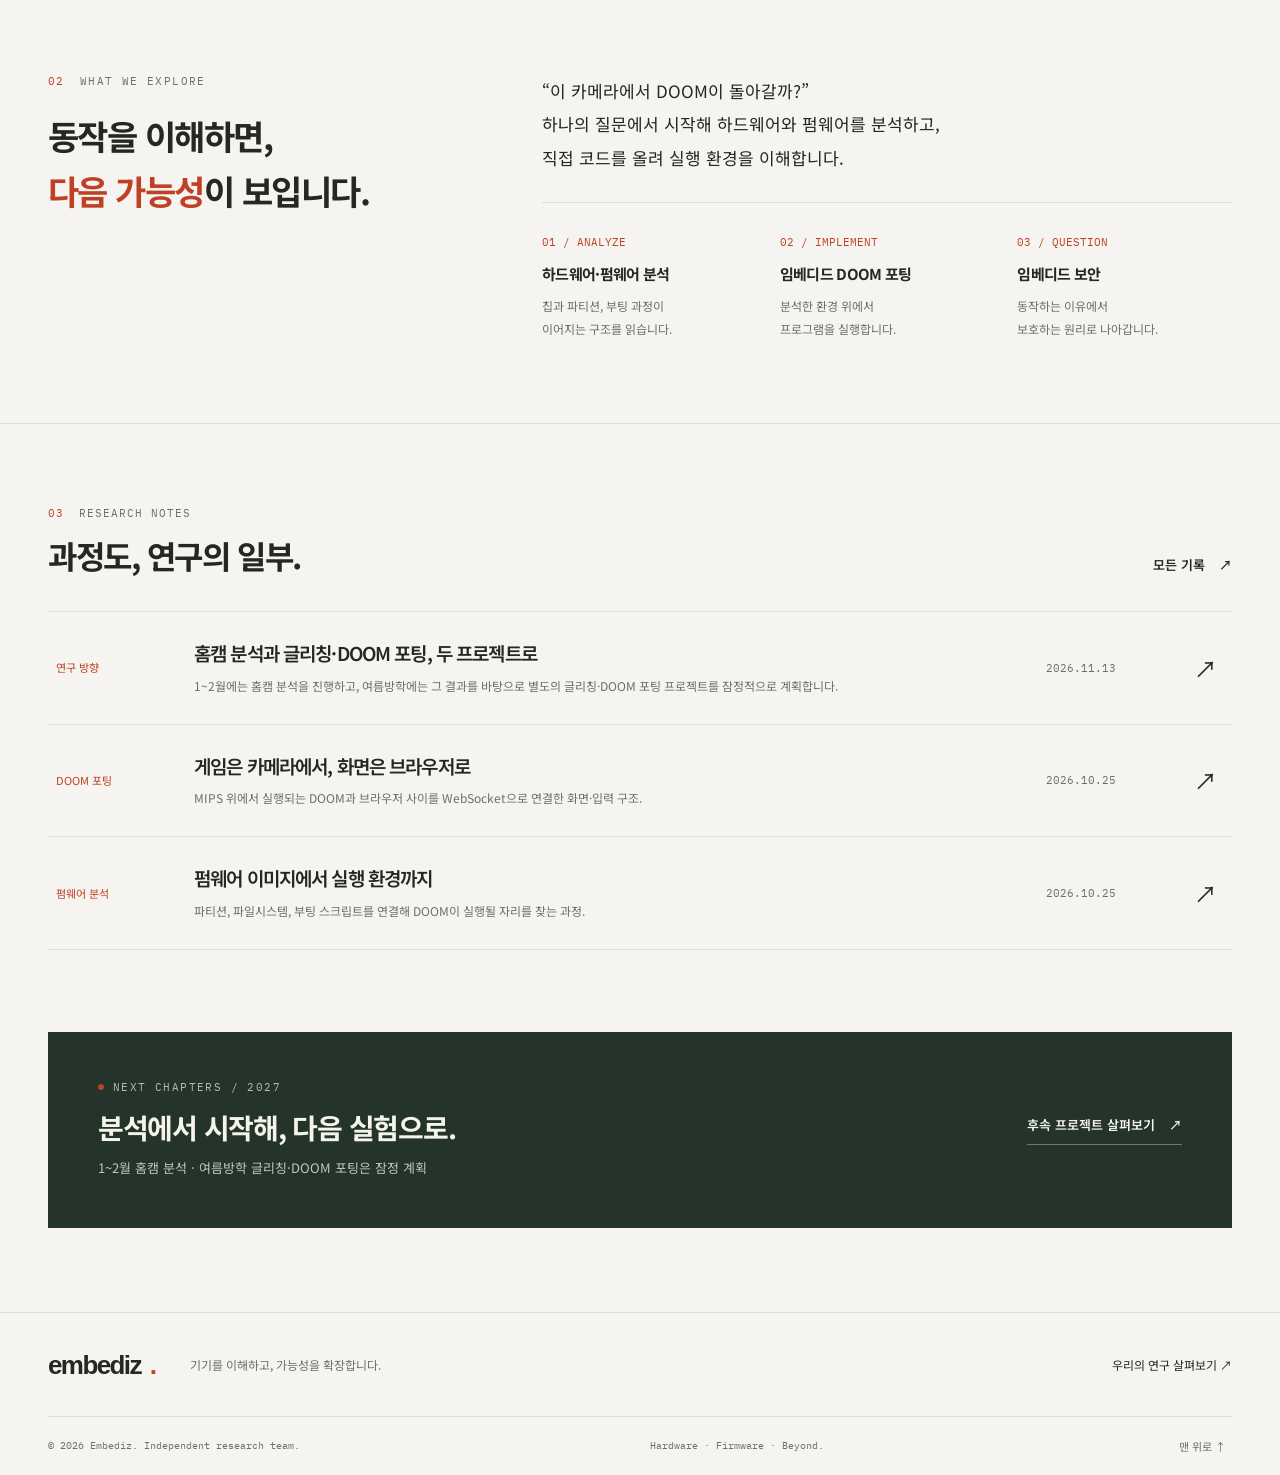
==== commit 1d5bfba7: "Make Embediz research pages discoverable by topic" ====
--- a/index.html
+++ b/index.html
@@ -4,29 +4,61 @@
   <meta charset="UTF-8">
   <meta name="viewport" content="width=device-width, initial-scale=1">
   <meta name="theme-color" content="#f5f4f0">
-  <meta name="description" content="작은 기기 안에서, 더 큰 가능성을. Embediz는 홈캠의 펌웨어를 분석하고 DOOM을 포팅하며 임베디드 시스템의 동작과 보안 경계를 탐구하는 연구팀입니다.">
-  <meta property="og:title" content="Embediz — 임베디드 보안 연구팀">
-  <meta property="og:description" content="펌웨어 분석부터 실기기 DOOM 실행까지. Embediz의 프로젝트와 연구 기록을 만나보세요.">
+  <meta name="description" content="Embediz는 임베디드 보안과 하드웨어·펌웨어를 탐구하는 연구팀입니다. 홈캠 펌웨어 분석, MIPS 기반 DOOM 포팅, Secure Boot 분석 프로젝트와 연구 기록을 소개합니다.">
+  <meta property="og:title" content="Embediz | 임베디드 보안·펌웨어 분석 연구팀">
+  <meta property="og:description" content="Embediz는 임베디드 보안과 하드웨어·펌웨어를 탐구하는 연구팀입니다. 홈캠 펌웨어 분석, MIPS 기반 DOOM 포팅, Secure Boot 분석 프로젝트와 연구 기록을 소개합니다.">
   <meta property="og:type" content="website">
   <link rel="icon" href="./assets/favicon.svg" type="image/svg+xml">
   <link rel="stylesheet" href="./styles.css">
-  <title>Embediz — 임베디드 보안 연구팀</title>
+  <title>Embediz | 임베디드 보안·펌웨어 분석 연구팀</title>
   <script src="./content.js" defer></script>
   <script src="./app.js" defer></script>
+  <meta name="embediz-root" content="./">
+  <meta name="robots" content="index,follow,max-image-preview:large">
+  <meta property="og:site_name" content="Embediz">
+  <meta property="og:locale" content="ko_KR">
+  <meta name="twitter:card" content="summary">
+  <meta name="twitter:title" content="Embediz | 임베디드 보안·펌웨어 분석 연구팀">
+  <meta name="twitter:description" content="Embediz는 임베디드 보안과 하드웨어·펌웨어를 탐구하는 연구팀입니다. 홈캠 펌웨어 분석, MIPS 기반 DOOM 포팅, Secure Boot 분석 프로젝트와 연구 기록을 소개합니다.">
+  <link rel="sitemap" type="application/xml" href="./sitemap.xml">
+  <link rel="canonical" href="https://fev20.github.io/Embediz/">
+  <meta property="og:url" content="https://fev20.github.io/Embediz/">
+  <script type="application/ld+json">{"@context":"https://schema.org","@graph":[{"@type":"Organization","@id":"https://fev20.github.io/Embediz/#organization","name":"Embediz","url":"https://fev20.github.io/Embediz/","description":"Embediz는 임베디드 보안과 하드웨어·펌웨어를 탐구하는 연구팀입니다. 홈캠 펌웨어 분석, MIPS 기반 DOOM 포팅, Secure Boot 분석 프로젝트와 연구 기록을 소개합니다."},{"@type":"WebSite","@id":"https://fev20.github.io/Embediz/#website","name":"Embediz","url":"https://fev20.github.io/Embediz/","inLanguage":"ko","publisher":{"@id":"https://fev20.github.io/Embediz/#organization"}},{"@type":"WebPage","@id":"https://fev20.github.io/Embediz/#webpage","url":"https://fev20.github.io/Embediz/","name":"Embediz | 임베디드 보안·펌웨어 분석 연구팀","description":"Embediz는 임베디드 보안과 하드웨어·펌웨어를 탐구하는 연구팀입니다. 홈캠 펌웨어 분석, MIPS 기반 DOOM 포팅, Secure Boot 분석 프로젝트와 연구 기록을 소개합니다.","inLanguage":"ko","isPartOf":{"@id":"https://fev20.github.io/Embediz/#website"},"about":{"@id":"https://fev20.github.io/Embediz/#organization"}}]}</script>
 </head>
 <body>
   <a href="#main" class="skip-link">본문으로 건너뛰기</a>
   <header class="site-header">
     <div class="header-inner">
-      <a class="brand" href="#/" aria-label="Embediz 홈"><svg viewBox="0 0 34 34" aria-hidden="true"><path d="M11 6H4v22h7M23 6h7v22h-7M12 17h10M17 12v10"/></svg><span>embediz<span class="brand-dot">.</span></span></a>
-      <nav class="desktop-nav" aria-label="주 메뉴"><a href="#/" data-nav="home">홈</a><a href="#/research" data-nav="research">프로젝트</a><a href="#/notes" data-nav="notes">연구 기록</a><a href="#/team" data-nav="team">구성원</a><a href="#/resources" data-nav="resources">자료실</a></nav>
+      <a class="brand" href="./" aria-label="Embediz 홈"><svg viewBox="0 0 34 34" aria-hidden="true"><path d="M11 6H4v22h7M23 6h7v22h-7M12 17h10M17 12v10"/></svg><span>embediz<span class="brand-dot">.</span></span></a>
+      <nav class="desktop-nav" aria-label="주 메뉴"><a href="./" data-nav="home" aria-current="page">홈</a><a href="./projects/" data-nav="research">프로젝트</a><a href="./notes/" data-nav="notes">연구 기록</a><a href="./members/" data-nav="team">구성원</a><a href="./resources/" data-nav="resources">자료실</a></nav>
       <button class="menu-toggle" aria-expanded="false" aria-controls="mobile-nav" aria-label="메뉴 열기"><span></span><span></span></button>
     </div>
-    <nav id="mobile-nav" aria-label="모바일 메뉴" hidden><a href="#/">홈</a><a href="#/research">프로젝트</a><a href="#/notes">연구 기록</a><a href="#/team">구성원</a><a href="#/resources">자료실</a></nav>
+    <nav id="mobile-nav" aria-label="모바일 메뉴" hidden><a href="./">홈</a><a href="./projects/">프로젝트</a><a href="./notes/">연구 기록</a><a href="./members/">구성원</a><a href="./resources/">자료실</a></nav>
   </header>
-  <main id="main" tabindex="-1"></main>
-  <footer class="site-footer"><div class="container footer-top"><a class="brand" href="#/">embediz<span class="brand-dot">.</span></a><p>기기를 이해하고, 가능성을 확장합니다.</p><a href="#/research">우리의 연구 살펴보기 ↗</a></div><div class="container footer-bottom"><span>© 2026 Embediz. Independent research team.</span><span>Hardware · Firmware · Beyond.</span><button class="back-top" aria-label="페이지 맨 위로">맨 위로 ↑</button></div></footer>
+  <main id="main" tabindex="-1"><section class="hero"><div class="container"><div class="hero-grid"><div class="hero-copy reveal"><div class="eyebrow"><span class="dot"></span> 임베디드 보안 · 펌웨어 분석 연구팀</div><h1>작은 기기 안에서,<br>더 큰 <span class="accent">가능성을.</span></h1><p>Embediz는 임베디드 보안과 하드웨어·펌웨어를<br>탐구하는 연구팀입니다. 홈캠 펌웨어 분석과<br>임베디드 기기 대상 DOOM 포팅 과정을 기록합니다.</p><div class="actions"><a class="button" href="./projects/">프로젝트 둘러보기 <span aria-hidden="true">↗</span></a><button class="text-link" data-video><span class="play-circle" aria-hidden="true">▶</span> DOOM 시연 보기</button></div></div><div class="hero-art reveal"><svg viewBox="0 0 600 500" xmlns="http://www.w3.org/2000/svg" role="img" aria-label="MIPS 프로세서와 브라우저 화면을 연결한 개념 일러스트"><defs><linearGradient id="pcb" x2="1" y2="1"><stop stop-color="#3a4c3d"/><stop offset="1" stop-color="#24372c"/></linearGradient><linearGradient id="chip" x2="0" y2="1"><stop stop-color="#333c35"/><stop offset="1" stop-color="#151f19"/></linearGradient><filter id="shadow" x="-50%" y="-50%" width="200%" height="220%"><feDropShadow dx="0" dy="17" stdDeviation="17" flood-color="#142a18" flood-opacity=".18"/></filter><pattern id="grid" width="20" height="20" patternUnits="userSpaceOnUse"><path d="M20 0H0v20" fill="none" stroke="#698163" stroke-width=".3" opacity=".3"/></pattern></defs>
+<path d="M80 350h-32v-40M495 70h40v40" stroke="#a5b09b" fill="none"/><text x="47" y="295" font-family="monospace" font-size="9" fill="#8a9682" transform="rotate(-90 47 295)">HARDWARE / FIRMWARE</text>
+<g transform="translate(-4 22) rotate(-9 300 225)" filter="url(#shadow)"><rect x="91" y="74" width="420" height="286" rx="15" fill="#1d2d22"/><rect x="91" y="68" width="420" height="286" rx="15" fill="url(#pcb)" stroke="#718365" stroke-width="1.5"/><rect x="101" y="78" width="400" height="266" fill="url(#grid)"/>
+<circle cx="110" cy="87" r="7" fill="#b1b7a0"/><circle cx="110" cy="87" r="3.5" fill="#26392a"/><circle cx="492" cy="87" r="7" fill="#b1b7a0"/><circle cx="492" cy="87" r="3.5" fill="#26392a"/><circle cx="110" cy="335" r="7" fill="#b1b7a0"/><circle cx="110" cy="335" r="3.5" fill="#26392a"/><circle cx="492" cy="335" r="7" fill="#b1b7a0"/><circle cx="492" cy="335" r="3.5" fill="#26392a"/>
+<g stroke="#718361" fill="none" stroke-width="1" opacity=".7"><path d="M215 149v-18l35 -35h50"/><path d="M185 178h-15l-35 35v27"/><path d="M225 149v-24l40 -40h47"/><path d="M185 187h-22l-35 35v29"/><path d="M235 149v-30l45 -45h44"/><path d="M185 196h-29l-35 35v31"/><path d="M245 149v-36l50 -50h41"/><path d="M185 205h-36l-35 35v33"/><path d="M255 149v-42l55 -55h38"/><path d="M185 214h-43l-35 35v35"/><path d="M265 149v-48l60 -60h35"/><path d="M185 223h-50l-35 35v37"/><path d="M275 149v-54l65 -65h32"/><path d="M185 232h-57l-35 35v39"/><path d="M285 149v-60l70 -70h29"/><path d="M185 241h-64l-35 35v41"/><path d="M330 190h115v-60M330 248h55v55h65M255 280v37h-75v-40M298 278v40h150"/></g><g stroke="#b9bdac" stroke-width="3"><path d="M212 160v-15M212 263v15M198 172h-15M315 172h15"/><path d="M220 160v-15M220 263v15M198 179h-15M315 179h15"/><path d="M228 160v-15M228 263v15M198 186h-15M315 186h15"/><path d="M236 160v-15M236 263v15M198 193h-15M315 193h15"/><path d="M244 160v-15M244 263v15M198 200h-15M315 200h15"/><path d="M252 160v-15M252 263v15M198 207h-15M315 207h15"/><path d="M260 160v-15M260 263v15M198 214h-15M315 214h15"/><path d="M268 160v-15M268 263v15M198 221h-15M315 221h15"/><path d="M276 160v-15M276 263v15M198 228h-15M315 228h15"/><path d="M284 160v-15M284 263v15M198 235h-15M315 235h15"/><path d="M292 160v-15M292 263v15M198 242h-15M315 242h15"/><path d="M300 160v-15M300 263v15M198 249h-15M315 249h15"/></g>
+<rect x="197" y="159" width="118" height="104" rx="3" fill="url(#chip)" stroke="#56634e"/><circle cx="207" cy="170" r="2" fill="#a6b197"/><text x="256" y="198" text-anchor="middle" fill="#bfc9b5" font-family="monospace" font-size="10">INGENIC</text><text x="256" y="223" text-anchor="middle" fill="#f1f2e8" font-family="monospace" font-size="21">MIPS32</text><text x="256" y="244" text-anchor="middle" fill="#839577" font-family="monospace" font-size="7">EMBEDDED PROCESSOR</text>
+<rect x="365" y="115" width="67" height="47" rx="2" fill="#202b23" stroke="#5b6c53"/><text x="398" y="136" text-anchor="middle" font-family="monospace" font-size="8" fill="#aab79c">SPI NOR</text><text x="398" y="149" text-anchor="middle" font-family="monospace" font-size="7" fill="#7b8e6f">FLASH</text>
+<g stroke="#b8bfa6" stroke-width="3"><path d="M376 109v6M376 162v6"/><path d="M387 109v6M387 162v6"/><path d="M398 109v6M398 162v6"/><path d="M409 109v6M409 162v6"/><path d="M420 109v6M420 162v6"/></g><rect x="350" y="211" width="6" height="20" rx="1" fill="#8b9589"/><rect x="350" y="216" width="6" height="10" fill="#282e29"/><rect x="362" y="211" width="6" height="20" rx="1" fill="#8b9589"/><rect x="362" y="216" width="6" height="10" fill="#282e29"/><rect x="374" y="211" width="6" height="20" rx="1" fill="#8b9589"/><rect x="374" y="216" width="6" height="10" fill="#282e29"/><rect x="386" y="211" width="6" height="20" rx="1" fill="#8b9589"/><rect x="386" y="216" width="6" height="10" fill="#282e29"/><rect x="398" y="211" width="6" height="20" rx="1" fill="#8b9589"/><rect x="398" y="216" width="6" height="10" fill="#282e29"/><rect x="410" y="211" width="6" height="20" rx="1" fill="#8b9589"/><rect x="410" y="216" width="6" height="10" fill="#282e29"/>
+<rect x="110" y="115" width="44" height="64" rx="3" fill="#65705e" stroke="#9aab8d"/><rect x="110" y="121" width="22" height="52" fill="#313e32"/><rect x="113" y="126" width="10" height="42" fill="#a3ad96"/>
+<g fill="#a8b293"><rect x="170" y="330" width="7" height="13" rx="1"/><rect x="183" y="330" width="7" height="13" rx="1"/><rect x="196" y="330" width="7" height="13" rx="1"/><rect x="209" y="330" width="7" height="13" rx="1"/><rect x="222" y="330" width="7" height="13" rx="1"/><rect x="235" y="330" width="7" height="13" rx="1"/><rect x="248" y="330" width="7" height="13" rx="1"/><rect x="261" y="330" width="7" height="13" rx="1"/><rect x="274" y="330" width="7" height="13" rx="1"/><rect x="287" y="330" width="7" height="13" rx="1"/></g><text x="343" y="315" fill="#aab99d" font-family="monospace" font-size="10">EMBEDIZ / REV.01</text><text x="130" y="307" fill="#94a685" font-family="monospace" font-size="8">UART</text><circle cx="454" cy="262" r="5" fill="#ed6b43"/><circle cx="454" cy="262" r="9" fill="#ed6b43" opacity=".12"/>
+<path d="M142 272h16v17h-16z" fill="#1c2e20" stroke="#98a988"/><g fill="#ccca99"><circle cx="146" cy="276" r="2"/><circle cx="153" cy="276" r="2"/><circle cx="146" cy="284" r="2"/><circle cx="153" cy="284" r="2"/></g></g>
+<path d="M367 294v32q0 14 14 14h45q15 0 15 15v12" stroke="#e36a3f" stroke-width="2.5" stroke-dasharray="5 4" fill="none"/>
+<g transform="translate(307 345)" filter="url(#shadow)"><rect width="223" height="114" rx="5" fill="#f8f8f1" stroke="#c7cebd"/><path d="M0 27h223" stroke="#d4d8cc"/><circle cx="13" cy="14" r="3" fill="#e6653b"/><circle cx="24" cy="14" r="3" fill="#c7cdbf"/><circle cx="35" cy="14" r="3" fill="#c7cdbf"/><text x="79" y="17" fill="#777e70" font-family="monospace" font-size="8">device → browser</text><rect x="11" y="37" width="64" height="65" fill="#253b2b"/><text x="43" y="63" fill="#e9905b" font-family="monospace" font-size="12" text-anchor="middle" font-weight="bold">DOOM</text><path d="M19 94V78l24-8 24 8v16" fill="#526849"/><path d="M31 94V80l12-5 12 5v14" fill="#1c2a20"/><path d="M38 94v-7l5-4 5 4v7" fill="#b3a28b"/><text x="88" y="59" fill="#273c29" font-family="monospace" font-size="11">RUNNING ON MIPS</text><text x="88" y="77" fill="#76816e" font-family="monospace" font-size="9">WebSocket · Canvas</text><circle cx="92" cy="94" r="2.5" fill="#59894c"/><text x="100" y="97" fill="#6d7a63" font-family="monospace" font-size="8">320 × 200 / RGB</text></g>
+<g transform="translate(383 26)"><rect width="148" height="29" fill="#e9eee0" stroke="#c3ceb6"/><circle cx="12" cy="15" r="3" fill="#69805d"/><text x="22" y="18" font-family="monospace" font-size="8" fill="#536a47">BUILT TO UNDERSTAND.</text></g>
+</svg><span class="art-caption">FIG. 01 — FROM SILICON TO SOFTWARE / CONCEPT</span></div></div><div class="hero-meta"><div class="meta-intro"><span class="cross">+</span><span>TAKE IT APART.<br>MAKE IT DO MORE.</span></div><div class="meta-item"><strong>08</strong><span>함께 시작한 연구자</span></div><div class="meta-item"><strong>MIPS32</strong><span>첫 번째 실행 환경</span></div><div class="meta-item"><strong>2026—</strong><span>이어지는 탐구</span></div></div></div></section>
+<section class="section projects-section"><div class="container"><div class="section-head"><div><div class="eyebrow"><span class="section-index">01</span> SELECTED PROJECTS</div><h2>홈캠 분석에서 DOOM 포팅까지.</h2></div><a class="text-link" href="./projects/">전체 프로젝트 <span aria-hidden="true">↗</span></a></div><div class="project-grid"><a class="project-card reveal" href="./projects/doom-camera/"><div class="project-visual camera"><span class="visual-number">PROJECT 01 / 2026</span><svg viewBox="0 0 620 300" xmlns="http://www.w3.org/2000/svg" role="img" aria-label="홈캠과 DOOM 화면 연결 개념 일러스트"><defs><linearGradient id="camBody" x2="1"><stop stop-color="#c5cec0"/><stop offset=".45" stop-color="#f0f1e7"/><stop offset="1" stop-color="#a3b29c"/></linearGradient><linearGradient id="camBase" x2="0" y2="1"><stop stop-color="#e5e8dc"/><stop offset="1" stop-color="#a2b297"/></linearGradient></defs><g stroke="#5f7856" opacity=".23" fill="none"><ellipse cx="240" cy="249" rx="152" ry="30"/><ellipse cx="240" cy="249" rx="115" ry="20"/><path d="M30 250h550M310 40v240"/></g><ellipse cx="231" cy="251" rx="94" ry="12" fill="#101e15" opacity=".35"/>
+<g transform="translate(130 45)"><path d="M54 142L41 192q50 25 103 0l-12-50" fill="url(#camBase)"/><ellipse cx="93" cy="190" rx="57" ry="15" fill="#cad3bd"/><ellipse cx="93" cy="191" rx="39" ry="7" fill="#a6b297"/><rect x="28" y="20" width="131" height="145" rx="57" fill="url(#camBody)"/><ellipse cx="94" cy="81" rx="48" ry="49" fill="#18271c"/><ellipse cx="94" cy="81" rx="35" ry="36" fill="#344e3e"/><circle cx="94" cy="81" r="25" fill="#101b15"/><circle cx="94" cy="81" r="16" fill="#244941"/><circle cx="94" cy="81" r="10" fill="#182b29"/><circle cx="88" cy="75" r="5" fill="#6eaba0" opacity=".7"/><circle cx="112" cy="115" r="3" fill="#de7046"/><path d="M70 144h48" stroke="#8d9f83"/><text x="94" y="155" text-anchor="middle" font-family="monospace" fill="#7f9076" font-size="5">EMBEDDED DEVICE</text></g>
+<path d="M307 179h28q10 0 10-10v-29q0-10 10-10h20" stroke="#df7646" stroke-width="1.5" stroke-dasharray="4 4" fill="none"/>
+<g transform="translate(366 78) rotate(3)"><rect width="181" height="137" rx="4" fill="#1a281c" stroke="#75866a"/><rect width="181" height="21" rx="4" fill="#354b34"/><circle cx="11" cy="10" r="2.5" fill="#e57a4d"/><circle cx="21" cy="10" r="2.5" fill="#6f8063"/><circle cx="31" cy="10" r="2.5" fill="#6f8063"/><text x="113" y="13" fill="#a6b598" font-size="7" font-family="monospace">DOOM / MIPS</text><path d="M8 110V52l81-21 83 21v58" fill="#435341"/><path d="M8 110l52-33V46l29-8 30 8v31l53 33" fill="#6c6c52"/><path d="M60 110V61l29-15 30 15v49" fill="#202f21"/><path d="M68 110V68l21-11 22 11v42" fill="#33432d"/><path d="M77 110V77l12-7 13 7v33" fill="#142317"/><path d="M70 110v-9l12-9h14l13 9v9" fill="#8c8c6e"/><rect x="8" y="113" width="164" height="16" fill="#727158"/><text x="17" y="124" fill="#e6b57a" font-size="9" font-family="monospace">100%</text><text x="130" y="124" fill="#e6b57a" font-size="9" font-family="monospace">50</text></g><text x="365" y="244" fill="#a4b99a" font-family="monospace" font-size="8" letter-spacing="1">DEVICE → WEBSOCKET → BROWSER</text></svg><span class="visual-label">PROOF OF EXECUTION</span></div><div class="project-content"><div class="project-topline"><span class="status completed">완료</span><span class="project-period">2026.08.03 — 10.17</span></div><h3>홈캠에서 DOOM을 실행하다<span aria-hidden="true">↗</span></h3><p>JOOAN 홈캠의 펌웨어와 실행 환경을 분석하고, MIPS 기반 실기기에서 DOOM을 실행해 브라우저로 화면과 입력을 연결했습니다.</p><div class="tags"><span class="tag">Firmware</span><span class="tag">MIPS</span><span class="tag">DOOM</span></div></div></a><a class="project-card reveal" href="./projects/secure-boot/"><div class="project-visual secure"><span class="visual-number">PROJECT 02 / 2027</span><svg viewBox="0 0 620 300" xmlns="http://www.w3.org/2000/svg" role="img" aria-label="Secure Boot를 상징하는 칩과 잠금장치"><g stroke="#bdc7b3" stroke-width="1" fill="none" opacity=".75"><path d="M230 110V55h50M230 215v26h-35M200 122h-25v-25M394 122h25v25"/><path d="M254 110V50h50M254 215v31h-35M200 135h-33v-25M394 135h33v25"/><path d="M278 110V45h50M278 215v36h-35M200 148h-41v-25M394 148h41v25"/><path d="M302 110V40h50M302 215v41h-35M200 161h-49v-25M394 161h49v25"/><path d="M326 110V35h50M326 215v46h-35M200 174h-57v-25M394 174h57v25"/><path d="M350 110V30h50M350 215v51h-35M200 187h-65v-25M394 187h65v25"/><path d="M374 110V25h50M374 215v56h-35M200 200h-73v-25M394 200h73v25"/><circle cx="300" cy="160" r="118" stroke-dasharray="3 7"/><circle cx="300" cy="160" r="140" stroke-dasharray="2 8"/></g><rect x="200" y="105" width="195" height="115" rx="4" fill="#cdd6c2" stroke="#9cae8e"/><rect x="212" y="117" width="171" height="91" rx="2" fill="#dfe5d6" stroke="#b5c3a7"/><path d="M280 150v-14a18 18 0 0 1 36 0v14" stroke="#647e53" stroke-width="5" fill="none"/><rect x="272" y="148" width="52" height="40" rx="4" fill="#6c8359"/><circle cx="298" cy="165" r="4" fill="#dce6d3"/><path d="M298 168v8" stroke="#dce6d3" stroke-width="3"/><rect x="346" y="190" width="74" height="28" fill="#e4ecda" stroke="#9eaf8c"/><text x="383" y="208" text-anchor="middle" font-family="monospace" font-size="9" fill="#647b51">NEXT: 2027</text></svg><span class="visual-label">WINTER / DEVICE ANALYSIS</span></div><div class="project-content"><div class="project-topline"><span class="status planned">준비 중</span><span class="project-period">2027.01 — 02 예정</span></div><h3>Secure Boot 적용 홈캠 분석<span aria-hidden="true">↗</span></h3><p>2027년 1~2월에는 Secure Boot 기술이 적용된 홈캠을 분석합니다. 기기의 구조를 이해하고 분석 결과를 정리하는 프로젝트입니다.</p><div class="tags"><span class="tag">Secure Boot</span><span class="tag">펌웨어 분석</span><span class="tag">Embediz2</span></div></div></a><a class="project-card reveal" href="./projects/glitch-doom/"><div class="project-visual glitch"><span class="visual-number">PROJECT 03 / 2027</span><svg viewBox="0 0 620 300" xmlns="http://www.w3.org/2000/svg" role="img" aria-label="글리칭과 프로그램 실행을 상징하는 개념 일러스트"><g fill="none" stroke="#b3a792" opacity=".45"><path d="M70 70h480M70 120h480M70 170h480M70 220h480M120 45v210M220 45v210M320 45v210M420 45v210M520 45v210"/><rect x="70" y="45" width="480" height="210" rx="5"/></g><path d="M88 150h100v-43h58v84h20v-84h65v43h65v-43h60v43h75" fill="none" stroke="#b65936" stroke-width="3"/><circle cx="255" cy="190" r="7" fill="#b65936"/><path d="M255 200v32h100" fill="none" stroke="#b65936" stroke-dasharray="3 4"/><rect x="355" y="217" width="160" height="29" rx="2" fill="#ede6da" stroke="#bba88e"/><text x="435" y="236" text-anchor="middle" font-family="monospace" font-size="10" fill="#866448">GLITCH → DOOM / PLAN</text><text x="90" y="78" font-family="monospace" font-size="9" fill="#8c7960">SUMMER 2027 / TENTATIVE</text></svg><span class="visual-label">SUMMER / TENTATIVE PLAN</span></div><div class="project-content"><div class="project-topline"><span class="status tentative">잠정 계획</span><span class="project-period">2027 여름방학 · 잠정</span></div><h3>글리칭을 활용한 DOOM 포팅<span aria-hidden="true">↗</span></h3><p>1~2월에 분석한 내용을 바탕으로 글리칭을 적용하고 DOOM을 포팅하는 별도 프로젝트입니다. 여름방학 진행을 잠정적으로 계획하고 있습니다.</p><div class="tags"><span class="tag">글리칭</span><span class="tag">DOOM</span><span class="tag">후속 연구</span></div></div></a></div></div></section>
+<section class="section"><div class="container about-split"><div><div class="eyebrow"><span class="section-index">02</span> WHAT WE EXPLORE</div><h2>동작을 이해하면,<br><span>다음 가능성</span>이 보입니다.</h2></div><div class="about-copy"><p>“이 카메라에서 DOOM이 돌아갈까?”<br>하나의 질문에서 시작해 하드웨어와 펌웨어를 분석하고,<br>직접 코드를 올려 실행 환경을 이해합니다.</p><div class="research-areas"><div><span>01 / ANALYZE</span><h3>하드웨어·펌웨어 분석</h3><p>칩과 파티션, 부팅 과정이<br>이어지는 구조를 읽습니다.</p></div><div><span>02 / IMPLEMENT</span><h3>임베디드 DOOM 포팅</h3><p>분석한 환경 위에서<br>프로그램을 실행합니다.</p></div><div><span>03 / QUESTION</span><h3>임베디드 보안</h3><p>동작하는 이유에서<br>보호하는 원리로 나아갑니다.</p></div></div></div></div></section>
+<section class="section notes-section"><div class="container"><div class="section-head"><div><div class="eyebrow"><span class="section-index">03</span> RESEARCH NOTES</div><h2>과정도, 연구의 일부.</h2></div><a class="text-link" href="./notes/">모든 기록 <span aria-hidden="true">↗</span></a></div><div class="note-list"><a class="note-row reveal" href="./notes/beyond-doom/"><span class="note-category">연구 방향</span><div><h3>홈캠 분석과 글리칭·DOOM 포팅, 두 프로젝트로</h3><p>1~2월에는 홈캠 분석을 진행하고, 여름방학에는 그 결과를 바탕으로 별도의 글리칭·DOOM 포팅 프로젝트를 잠정적으로 계획합니다.</p></div><span class="note-date">2026.11.13</span><span class="note-arrow" aria-hidden="true">↗</span></a><a class="note-row reveal" href="./notes/camera-to-browser/"><span class="note-category">DOOM 포팅</span><div><h3>게임은 카메라에서, 화면은 브라우저로</h3><p>MIPS 위에서 실행되는 DOOM과 브라우저 사이를 WebSocket으로 연결한 화면·입력 구조.</p></div><span class="note-date">2026.10.25</span><span class="note-arrow" aria-hidden="true">↗</span></a><a class="note-row reveal" href="./notes/firmware-map/"><span class="note-category">펌웨어 분석</span><div><h3>펌웨어 이미지에서 실행 환경까지</h3><p>파티션, 파일시스템, 부팅 스크립트를 연결해 DOOM이 실행될 자리를 찾는 과정.</p></div><span class="note-date">2026.10.25</span><span class="note-arrow" aria-hidden="true">↗</span></a></div></div></section>
+<div class="container banner-wrap"><div class="next-banner"><div><div class="eyebrow"><span class="live-dot"></span> NEXT CHAPTERS / 2027</div><h2>분석에서 시작해, 다음 실험으로.</h2><p>1~2월 홈캠 분석 · 여름방학 글리칭·DOOM 포팅은 잠정 계획</p></div><a class="text-link" href="./projects/">후속 프로젝트 살펴보기 <span aria-hidden="true">↗</span></a></div></div></main>
+  <footer class="site-footer"><div class="container footer-top"><a class="brand" href="./">embediz<span class="brand-dot">.</span></a><p>기기를 이해하고, 가능성을 확장합니다.</p><a href="./projects/">우리의 연구 살펴보기 ↗</a></div><div class="container footer-bottom"><span>© 2026 Embediz. Independent research team.</span><span>Hardware · Firmware · Beyond.</span><button class="back-top" aria-label="페이지 맨 위로">맨 위로 ↑</button></div></footer>
   <dialog id="video-dialog" aria-labelledby="video-title"><div class="dialog-head"><div><span class="eyebrow">PROJECT 01 / DEMO</span><h2 id="video-title">홈캠에서 실행되는 DOOM</h2></div><button class="dialog-close" aria-label="영상 닫기">×</button></div><div id="video-container"></div><p class="video-caption">실기기 최종 시연 발췌 · 원본 00:34–00:48의 게임 화면 영역입니다. 게임은 카메라에서 실행됩니다.</p><a class="text-link" id="video-original" target="_blank" rel="noopener noreferrer">시연 영상 파일 열기 ↗</a></dialog>
-  <noscript><div class="container noscript"><h1>Embediz</h1><p>임베디드 기기 대상 DOOM 포팅과 하드웨어 보안을 탐구하는 연구팀입니다. 프로젝트와 연구 기록을 보려면 JavaScript를 켜 주세요.</p></div></noscript>
+  <noscript><style>.filter-bar,.menu-toggle,[data-video]{display:none}.desktop-nav{display:flex!important;flex-wrap:wrap;gap:14px}.site-header{height:auto;min-height:88px}.header-inner{flex-wrap:wrap;padding:18px 0}</style></noscript>
 </body>
 </html>
--- a/styles.css
+++ b/styles.css
@@ -33,3 +33,6 @@
 .secure-hero .detail-hero-copy h2,.glitch-hero .detail-hero-copy h2{font-family:var(--sans);font-size:34px;line-height:1.55;letter-spacing:-.05em}
 @media(max-width:1100px){.project-grid,.listing .project-grid{grid-template-columns:repeat(2,minmax(0,1fr))}}
 @media(max-width:580px){.project-grid,.listing .project-grid{grid-template-columns:1fr}.project-content h3{font-size:22px}.secure-hero .detail-hero-copy h2,.glitch-hero .detail-hero-copy h2{font-size:29px}}
+
+.project-actions{display:flex;flex-wrap:wrap;gap:12px;justify-self:end;align-items:center}.project-actions .button{white-space:nowrap}
+@media(max-width:820px){.project-actions{justify-self:start}}
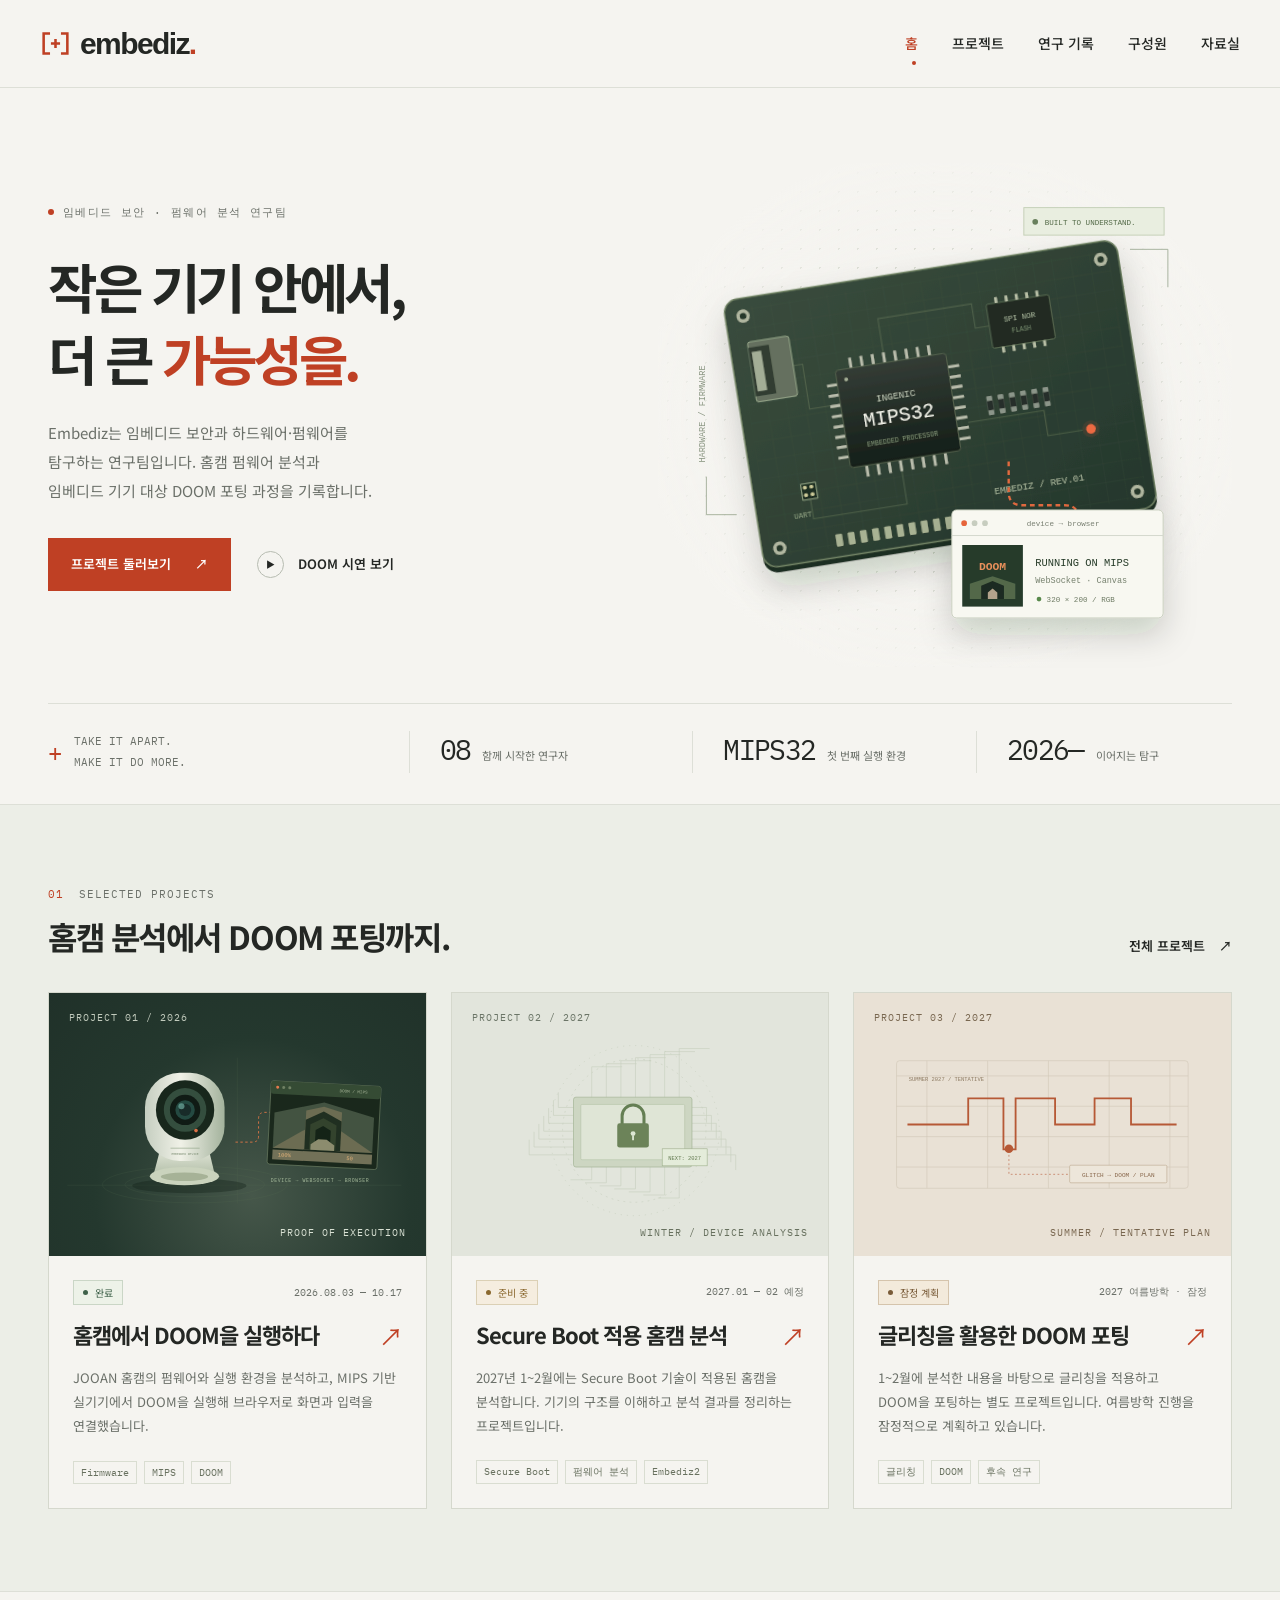
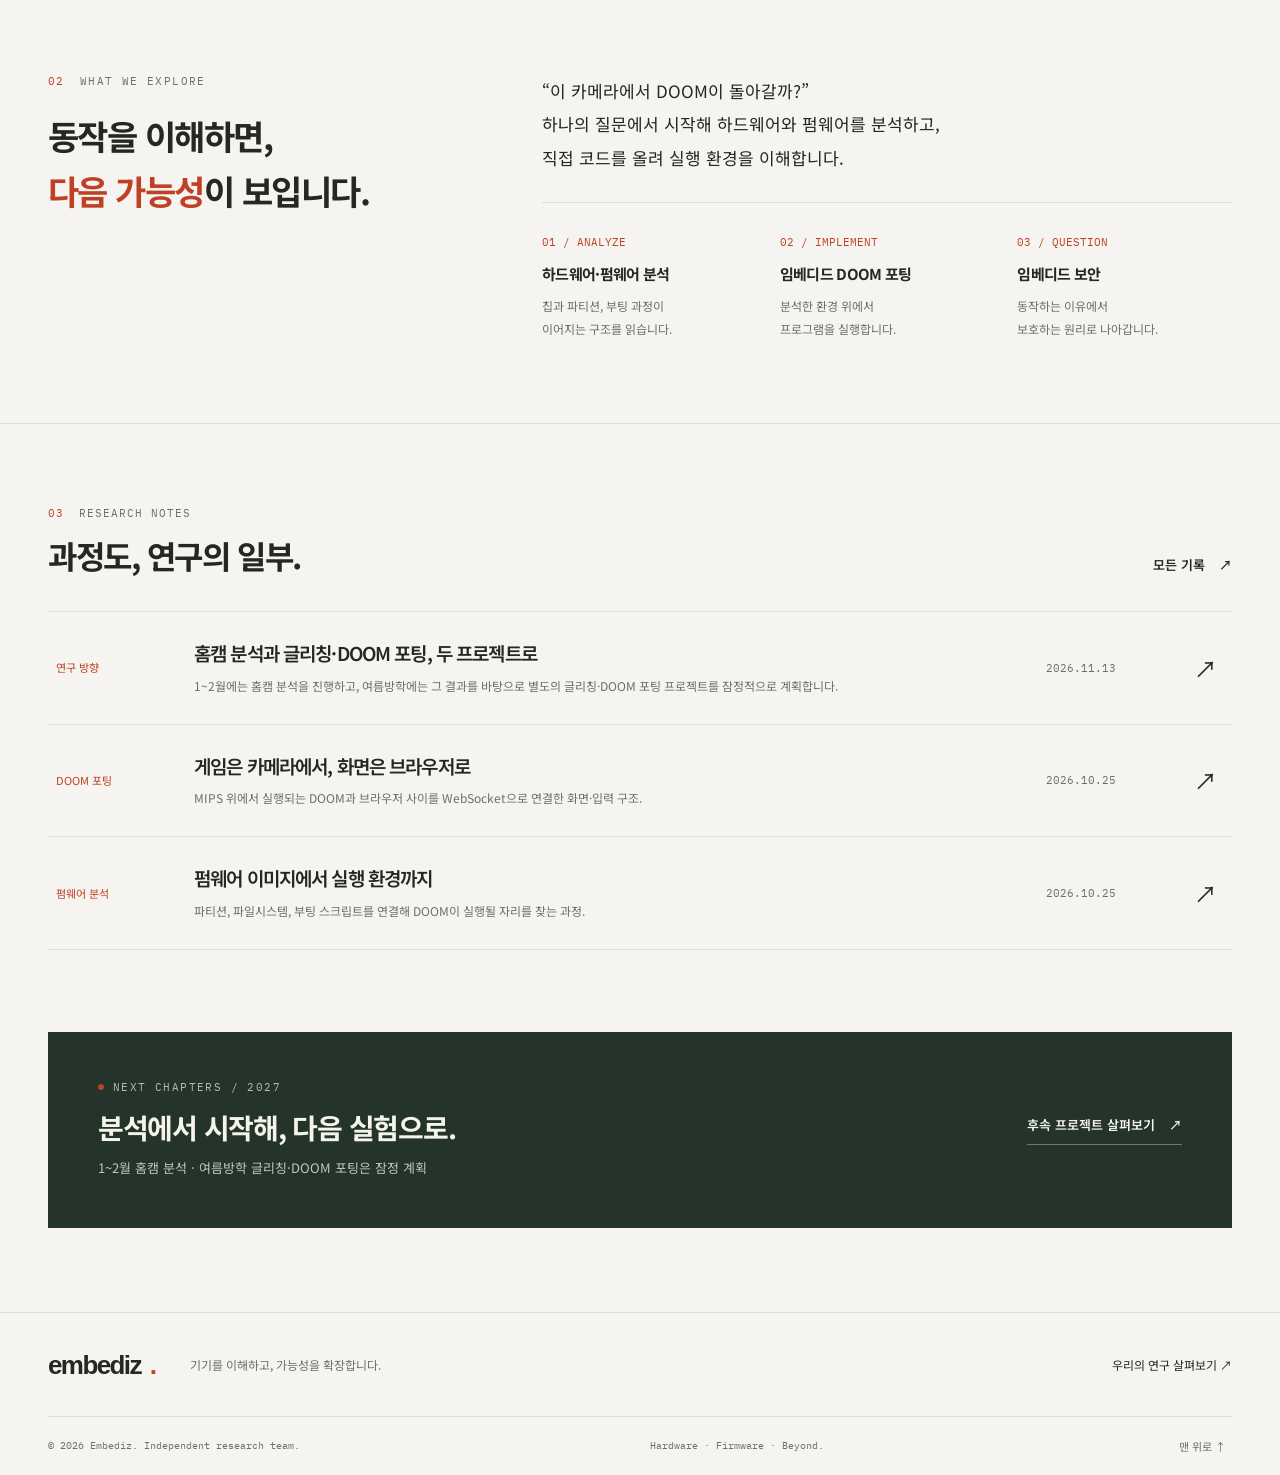
==== commit f1d49aed: "Simplify MIPS hero illustration and remove figure caption" ====
--- a/index.html
+++ b/index.html
@@ -39,7 +39,7 @@
 <path d="M80 350h-32v-40M495 70h40v40" stroke="#a5b09b" fill="none"/><text x="47" y="295" font-family="monospace" font-size="9" fill="#8a9682" transform="rotate(-90 47 295)">HARDWARE / FIRMWARE</text>
 <g transform="translate(-4 22) rotate(-9 300 225)" filter="url(#shadow)"><rect x="91" y="74" width="420" height="286" rx="15" fill="#1d2d22"/><rect x="91" y="68" width="420" height="286" rx="15" fill="url(#pcb)" stroke="#718365" stroke-width="1.5"/><rect x="101" y="78" width="400" height="266" fill="url(#grid)"/>
 <circle cx="110" cy="87" r="7" fill="#b1b7a0"/><circle cx="110" cy="87" r="3.5" fill="#26392a"/><circle cx="492" cy="87" r="7" fill="#b1b7a0"/><circle cx="492" cy="87" r="3.5" fill="#26392a"/><circle cx="110" cy="335" r="7" fill="#b1b7a0"/><circle cx="110" cy="335" r="3.5" fill="#26392a"/><circle cx="492" cy="335" r="7" fill="#b1b7a0"/><circle cx="492" cy="335" r="3.5" fill="#26392a"/>
-<g stroke="#718361" fill="none" stroke-width="1" opacity=".7"><path d="M215 149v-18l35 -35h50"/><path d="M185 178h-15l-35 35v27"/><path d="M225 149v-24l40 -40h47"/><path d="M185 187h-22l-35 35v29"/><path d="M235 149v-30l45 -45h44"/><path d="M185 196h-29l-35 35v31"/><path d="M245 149v-36l50 -50h41"/><path d="M185 205h-36l-35 35v33"/><path d="M255 149v-42l55 -55h38"/><path d="M185 214h-43l-35 35v35"/><path d="M265 149v-48l60 -60h35"/><path d="M185 223h-50l-35 35v37"/><path d="M275 149v-54l65 -65h32"/><path d="M185 232h-57l-35 35v39"/><path d="M285 149v-60l70 -70h29"/><path d="M185 241h-64l-35 35v41"/><path d="M330 190h115v-60M330 248h55v55h65M255 280v37h-75v-40M298 278v40h150"/></g><g stroke="#b9bdac" stroke-width="3"><path d="M212 160v-15M212 263v15M198 172h-15M315 172h15"/><path d="M220 160v-15M220 263v15M198 179h-15M315 179h15"/><path d="M228 160v-15M228 263v15M198 186h-15M315 186h15"/><path d="M236 160v-15M236 263v15M198 193h-15M315 193h15"/><path d="M244 160v-15M244 263v15M198 200h-15M315 200h15"/><path d="M252 160v-15M252 263v15M198 207h-15M315 207h15"/><path d="M260 160v-15M260 263v15M198 214h-15M315 214h15"/><path d="M268 160v-15M268 263v15M198 221h-15M315 221h15"/><path d="M276 160v-15M276 263v15M198 228h-15M315 228h15"/><path d="M284 160v-15M284 263v15M198 235h-15M315 235h15"/><path d="M292 160v-15M292 263v15M198 242h-15M315 242h15"/><path d="M300 160v-15M300 263v15M198 249h-15M315 249h15"/></g>
+<g stroke="#718361" fill="none" stroke-width="1.2" opacity=".45"><path d="M250 148V112H350V138H365M186 195H164V147H154M327 235H408V262H445M250 275V310H150V289"/></g><g stroke="#b9bdac" stroke-width="3"><path d="M214 160v-12M214 263v12M198 174h-12M315 174h12"/><path d="M226 160v-12M226 263v12M198 185h-12M315 185h12"/><path d="M238 160v-12M238 263v12M198 196h-12M315 196h12"/><path d="M250 160v-12M250 263v12M198 207h-12M315 207h12"/><path d="M262 160v-12M262 263v12M198 218h-12M315 218h12"/><path d="M274 160v-12M274 263v12M198 229h-12M315 229h12"/><path d="M286 160v-12M286 263v12M198 240h-12M315 240h12"/><path d="M298 160v-12M298 263v12M198 251h-12M315 251h12"/></g>
 <rect x="197" y="159" width="118" height="104" rx="3" fill="url(#chip)" stroke="#56634e"/><circle cx="207" cy="170" r="2" fill="#a6b197"/><text x="256" y="198" text-anchor="middle" fill="#bfc9b5" font-family="monospace" font-size="10">INGENIC</text><text x="256" y="223" text-anchor="middle" fill="#f1f2e8" font-family="monospace" font-size="21">MIPS32</text><text x="256" y="244" text-anchor="middle" fill="#839577" font-family="monospace" font-size="7">EMBEDDED PROCESSOR</text>
 <rect x="365" y="115" width="67" height="47" rx="2" fill="#202b23" stroke="#5b6c53"/><text x="398" y="136" text-anchor="middle" font-family="monospace" font-size="8" fill="#aab79c">SPI NOR</text><text x="398" y="149" text-anchor="middle" font-family="monospace" font-size="7" fill="#7b8e6f">FLASH</text>
 <g stroke="#b8bfa6" stroke-width="3"><path d="M376 109v6M376 162v6"/><path d="M387 109v6M387 162v6"/><path d="M398 109v6M398 162v6"/><path d="M409 109v6M409 162v6"/><path d="M420 109v6M420 162v6"/></g><rect x="350" y="211" width="6" height="20" rx="1" fill="#8b9589"/><rect x="350" y="216" width="6" height="10" fill="#282e29"/><rect x="362" y="211" width="6" height="20" rx="1" fill="#8b9589"/><rect x="362" y="216" width="6" height="10" fill="#282e29"/><rect x="374" y="211" width="6" height="20" rx="1" fill="#8b9589"/><rect x="374" y="216" width="6" height="10" fill="#282e29"/><rect x="386" y="211" width="6" height="20" rx="1" fill="#8b9589"/><rect x="386" y="216" width="6" height="10" fill="#282e29"/><rect x="398" y="211" width="6" height="20" rx="1" fill="#8b9589"/><rect x="398" y="216" width="6" height="10" fill="#282e29"/><rect x="410" y="211" width="6" height="20" rx="1" fill="#8b9589"/><rect x="410" y="216" width="6" height="10" fill="#282e29"/>
@@ -49,7 +49,7 @@
 <path d="M367 294v32q0 14 14 14h45q15 0 15 15v12" stroke="#e36a3f" stroke-width="2.5" stroke-dasharray="5 4" fill="none"/>
 <g transform="translate(307 345)" filter="url(#shadow)"><rect width="223" height="114" rx="5" fill="#f8f8f1" stroke="#c7cebd"/><path d="M0 27h223" stroke="#d4d8cc"/><circle cx="13" cy="14" r="3" fill="#e6653b"/><circle cx="24" cy="14" r="3" fill="#c7cdbf"/><circle cx="35" cy="14" r="3" fill="#c7cdbf"/><text x="79" y="17" fill="#777e70" font-family="monospace" font-size="8">device → browser</text><rect x="11" y="37" width="64" height="65" fill="#253b2b"/><text x="43" y="63" fill="#e9905b" font-family="monospace" font-size="12" text-anchor="middle" font-weight="bold">DOOM</text><path d="M19 94V78l24-8 24 8v16" fill="#526849"/><path d="M31 94V80l12-5 12 5v14" fill="#1c2a20"/><path d="M38 94v-7l5-4 5 4v7" fill="#b3a28b"/><text x="88" y="59" fill="#273c29" font-family="monospace" font-size="11">RUNNING ON MIPS</text><text x="88" y="77" fill="#76816e" font-family="monospace" font-size="9">WebSocket · Canvas</text><circle cx="92" cy="94" r="2.5" fill="#59894c"/><text x="100" y="97" fill="#6d7a63" font-family="monospace" font-size="8">320 × 200 / RGB</text></g>
 <g transform="translate(383 26)"><rect width="148" height="29" fill="#e9eee0" stroke="#c3ceb6"/><circle cx="12" cy="15" r="3" fill="#69805d"/><text x="22" y="18" font-family="monospace" font-size="8" fill="#536a47">BUILT TO UNDERSTAND.</text></g>
-</svg><span class="art-caption">FIG. 01 — FROM SILICON TO SOFTWARE / CONCEPT</span></div></div><div class="hero-meta"><div class="meta-intro"><span class="cross">+</span><span>TAKE IT APART.<br>MAKE IT DO MORE.</span></div><div class="meta-item"><strong>08</strong><span>함께 시작한 연구자</span></div><div class="meta-item"><strong>MIPS32</strong><span>첫 번째 실행 환경</span></div><div class="meta-item"><strong>2026—</strong><span>이어지는 탐구</span></div></div></div></section>
+</svg></div></div><div class="hero-meta"><div class="meta-intro"><span class="cross">+</span><span>TAKE IT APART.<br>MAKE IT DO MORE.</span></div><div class="meta-item"><strong>08</strong><span>함께 시작한 연구자</span></div><div class="meta-item"><strong>MIPS32</strong><span>첫 번째 실행 환경</span></div><div class="meta-item"><strong>2026—</strong><span>이어지는 탐구</span></div></div></div></section>
 <section class="section projects-section"><div class="container"><div class="section-head"><div><div class="eyebrow"><span class="section-index">01</span> SELECTED PROJECTS</div><h2>홈캠 분석에서 DOOM 포팅까지.</h2></div><a class="text-link" href="./projects/">전체 프로젝트 <span aria-hidden="true">↗</span></a></div><div class="project-grid"><a class="project-card reveal" href="./projects/doom-camera/"><div class="project-visual camera"><span class="visual-number">PROJECT 01 / 2026</span><svg viewBox="0 0 620 300" xmlns="http://www.w3.org/2000/svg" role="img" aria-label="홈캠과 DOOM 화면 연결 개념 일러스트"><defs><linearGradient id="camBody" x2="1"><stop stop-color="#c5cec0"/><stop offset=".45" stop-color="#f0f1e7"/><stop offset="1" stop-color="#a3b29c"/></linearGradient><linearGradient id="camBase" x2="0" y2="1"><stop stop-color="#e5e8dc"/><stop offset="1" stop-color="#a2b297"/></linearGradient></defs><g stroke="#5f7856" opacity=".23" fill="none"><ellipse cx="240" cy="249" rx="152" ry="30"/><ellipse cx="240" cy="249" rx="115" ry="20"/><path d="M30 250h550M310 40v240"/></g><ellipse cx="231" cy="251" rx="94" ry="12" fill="#101e15" opacity=".35"/>
 <g transform="translate(130 45)"><path d="M54 142L41 192q50 25 103 0l-12-50" fill="url(#camBase)"/><ellipse cx="93" cy="190" rx="57" ry="15" fill="#cad3bd"/><ellipse cx="93" cy="191" rx="39" ry="7" fill="#a6b297"/><rect x="28" y="20" width="131" height="145" rx="57" fill="url(#camBody)"/><ellipse cx="94" cy="81" rx="48" ry="49" fill="#18271c"/><ellipse cx="94" cy="81" rx="35" ry="36" fill="#344e3e"/><circle cx="94" cy="81" r="25" fill="#101b15"/><circle cx="94" cy="81" r="16" fill="#244941"/><circle cx="94" cy="81" r="10" fill="#182b29"/><circle cx="88" cy="75" r="5" fill="#6eaba0" opacity=".7"/><circle cx="112" cy="115" r="3" fill="#de7046"/><path d="M70 144h48" stroke="#8d9f83"/><text x="94" y="155" text-anchor="middle" font-family="monospace" fill="#7f9076" font-size="5">EMBEDDED DEVICE</text></g>
 <path d="M307 179h28q10 0 10-10v-29q0-10 10-10h20" stroke="#df7646" stroke-width="1.5" stroke-dasharray="4 4" fill="none"/>
--- a/styles.css
+++ b/styles.css
@@ -1,9 +1,9 @@
 @import url('https://fonts.googleapis.com/css2?family=IBM+Plex+Mono:wght@400;500;600&family=Noto+Sans+KR:wght@400;500;600;700;800;900&display=swap');
-:root{--paper:#f5f4f0;--white:#fff;--ink:#242724;--muted:#6b7069;--line:#dddfd7;--accent:#bf4024;--accent-dark:#b9381d;--green:#37664f;--mono:'IBM Plex Mono',monospace;--sans:'Noto Sans KR',-apple-system,BlinkMacSystemFont,'Segoe UI',sans-serif}*{box-sizing:border-box}html{scroll-behavior:smooth;scroll-padding-top:105px}body{margin:0;background:var(--paper);color:var(--ink);font-family:var(--sans);font-size:15px;line-height:1.75;word-break:keep-all}a{color:inherit;text-decoration:none}button,input{font:inherit}button,a{-webkit-tap-highlight-color:transparent}button{cursor:pointer}button:disabled{cursor:default}button:focus-visible,a:focus-visible,input:focus-visible,summary:focus-visible{outline:3px solid var(--accent);outline-offset:5px}img,svg{max-width:100%;display:block}button{color:inherit}h1,h2,h3,h4,p{margin:0}h1,h2,h3,h4{line-height:1.35;letter-spacing:-.045em}::selection{background:#f6c3b2}.container{width:min(1248px,calc(100% - 96px));margin:0 auto}.site-header{height:88px;position:sticky;top:0;background:rgba(245,244,240,.96);backdrop-filter:blur(16px);border-bottom:1px solid var(--line);z-index:20}.header-inner{height:100%;display:flex;align-items:center;justify-content:space-between;gap:35px;width:min(1376px,calc(100% - 80px));margin:auto}.brand{display:flex;align-items:center;gap:9px;font-family:Arial,Helvetica,sans-serif;font-weight:800;font-size:30px;letter-spacing:-1.6px;line-height:1}.brand svg{width:31px;stroke:var(--accent);fill:none;stroke-width:2.8}.brand-dot{color:var(--accent)}.desktop-nav{display:flex;gap:34px;align-items:center;font-size:14px;font-weight:500}.desktop-nav a{position:relative;padding:31px 0}.desktop-nav a[aria-current=page]{color:var(--accent)}.desktop-nav a[aria-current=page]:after{content:'';position:absolute;bottom:22px;left:50%;width:4px;height:4px;border-radius:50%;background:var(--accent)}.desktop-nav a:hover{color:var(--accent)}.menu-toggle{display:none}.eyebrow{font:11px var(--mono);letter-spacing:1.4px;text-transform:uppercase;color:var(--muted);display:flex;align-items:center;gap:9px}.eyebrow .dot,.live-dot{width:6px;height:6px;background:var(--accent);display:inline-block;border-radius:50%}.hero{padding:75px 0 0;overflow:hidden;position:relative}.hero-grid{display:grid;grid-template-columns:1.03fr 1fr;gap:18px;align-items:center;min-height:483px}.hero-copy{position:relative;z-index:2;padding:6px 0 40px}.hero h1{font-size:clamp(39px,4.2vw,60px);font-weight:700;line-height:1.34;letter-spacing:-.065em;margin:30px 0 24px}.hero h1 .accent{color:var(--accent)}.hero-copy>p{color:var(--muted);font-size:15px;line-height:1.95;max-width:455px}.actions{display:flex;gap:26px;align-items:center;margin-top:33px}.button{display:inline-flex;align-items:center;justify-content:center;gap:24px;padding:15px 22px;background:var(--accent);border:1px solid var(--accent);color:#fff;font-weight:600;font-size:13px;transition:background .2s,transform .2s;line-height:1.6}.button:hover{background:var(--accent-dark);border-color:var(--accent-dark);transform:translateY(-2px)}.button.secondary{background:transparent;border-color:var(--line);color:var(--ink)}.button.secondary:hover{background:#eaeae3}.text-link{font-size:13px;font-weight:600;display:inline-flex;align-items:center;gap:14px;border:none;padding:0;background:none}.text-link:hover{color:var(--accent)}.play-circle{border:1px solid #b6bbb0;border-radius:50%;width:27px;height:27px;display:grid;place-items:center;font-size:9px}.hero-art{position:relative;width:100%;padding:20px 0 10px;aspect-ratio:1.14;background-image:radial-gradient(#d2d6cb 1px,transparent 1px);background-size:19px 19px}.hero-art:after{content:'';position:absolute;inset:0;background:radial-gradient(ellipse at center,transparent 35%,var(--paper) 75%);pointer-events:none}.hero-art svg{position:relative;z-index:1;width:100%;height:100%;overflow:visible}.art-caption{position:absolute;bottom:17px;left:60px;font:9px var(--mono);letter-spacing:1px;color:var(--muted);z-index:2}.hero-meta{border-top:1px solid var(--line);display:grid;grid-template-columns:1.3fr 1fr 1fr 1fr;margin-top:36px;padding:27px 0 31px;gap:28px}.meta-intro{font:11px var(--mono);line-height:1.9;color:var(--muted);display:flex;gap:12px;align-items:center}.meta-intro .cross{font:24px var(--mono);color:var(--accent)}.meta-item{border-left:1px solid var(--line);padding-left:30px;display:flex;align-items:baseline;gap:12px}.meta-item strong{font:28px var(--mono);letter-spacing:-1.7px}.meta-item span{font-size:11px;color:var(--muted)}.section{padding:82px 0}.section-head{display:flex;align-items:end;justify-content:space-between;gap:20px;margin-bottom:34px}.section-head h2{font-size:32px;margin-top:14px;font-weight:700}.section-index{font:11px var(--mono);color:var(--accent);margin-right:6px}.section-head .eyebrow{letter-spacing:1px}.section-head>p{max-width:370px;color:var(--muted);font-size:13px}.projects-section{background:#eceee7;border-top:1px solid var(--line);border-bottom:1px solid var(--line)}.project-grid{display:grid;grid-template-columns:1.35fr 1fr;gap:24px}.project-card{border:1px solid #d5d8cd;background:var(--paper);display:flex;flex-direction:column;transition:transform .25s,border-color .25s}.project-card:hover{border-color:#929b8a;transform:translateY(-5px)}.project-visual{height:263px;position:relative;overflow:hidden;background:#202b25}.project-visual.camera{background:radial-gradient(ellipse at 54% 77%,#46574a,#24382e 55%,#203129)}.project-visual.secure{background:#e2e5dc}.project-visual svg{height:100%;width:100%}.visual-number{position:absolute;top:18px;left:20px;font:10px var(--mono);color:#c2cbbd;z-index:1;letter-spacing:1px}.secure .visual-number{color:#6b7567}.visual-label{position:absolute;bottom:17px;right:20px;font:10px var(--mono);letter-spacing:1px;color:#d8e0d3}.secure .visual-label{color:#68715f}.project-content{padding:25px 28px 27px;flex:1;display:flex;flex-direction:column}.project-topline{display:flex;justify-content:space-between;gap:10px;align-items:center;margin-bottom:15px}.status{display:inline-flex;align-items:center;gap:7px;font-size:10px;padding:4px 9px;border:1px solid #cad6c6;color:#3e6149;background:#edf2e8;line-height:1.5}.status:before{content:'';width:5px;height:5px;border-radius:50%;background:currentColor}.status.planned{border-color:#dbd0b5;background:#f5eddf;color:#8a682e}.project-period{font:10px var(--mono);color:var(--muted)}.project-content h3{font-size:24px;letter-spacing:-1px;display:flex;justify-content:space-between;gap:18px}.project-content h3 span{font-size:24px;font-weight:400;color:var(--accent)}.project-content>p{margin:14px 0 22px;line-height:1.85;font-size:13px;color:var(--muted);max-width:460px}.tags{display:flex;gap:7px;flex-wrap:wrap;margin-top:auto}.tag{font:10px var(--mono);padding:4px 7px;border:1px solid #d9ddd1;color:#68715f}.about-split{display:grid;grid-template-columns:.8fr 1.4fr;gap:100px}.about-split h2{font-size:34px;margin-top:21px;line-height:1.6}.about-split h2 span{color:var(--accent)}.about-copy>p{font-size:17px;line-height:1.95;max-width:620px;margin-bottom:28px}.research-areas{display:grid;grid-template-columns:repeat(3,1fr);border-top:1px solid var(--line);padding-top:24px;gap:23px}.research-areas span{font:11px var(--mono);color:var(--accent)}.research-areas h3{font-size:15px;margin:11px 0}.research-areas p{font-size:12px;color:var(--muted);line-height:1.9}.notes-section{border-top:1px solid var(--line)}.note-list{border-top:1px solid var(--line)}.note-row{display:grid;grid-template-columns:110px 1fr 120px 30px;gap:28px;align-items:center;padding:28px 8px;border-bottom:1px solid var(--line);transition:background .2s}.note-row:hover{background:#edeee7}.note-category{color:var(--accent);font-size:11px}.note-row h3{font-size:19px;font-weight:600}.note-row p{font-size:12px;color:var(--muted);margin-top:9px}.note-date{font:11px var(--mono);color:var(--muted)}.note-arrow{font-size:23px}.next-banner{background:#24342b;color:#f4f4e9;padding:48px 50px;display:flex;align-items:center;justify-content:space-between;gap:30px;position:relative;overflow:hidden}.next-banner .eyebrow{color:#afbfaa}.next-banner h2{font-size:28px;margin:15px 0 10px}.next-banner p{color:#bcc9b8;font-size:13px}.next-banner .text-link{white-space:nowrap;color:#f4f4e9;border-bottom:1px solid #6b7c67;padding-bottom:7px}.banner-wrap{padding:0 0 84px}.site-footer{border-top:1px solid var(--line);padding:39px 0 20px}.footer-top{display:flex;align-items:center;gap:35px;margin-bottom:38px}.footer-top .brand{font-size:26px}.footer-top>p{font-size:12px;color:var(--muted)}.footer-top>a:last-child{margin-left:auto;font-size:12px}.footer-bottom{display:flex;align-items:center;gap:30px;justify-content:space-between;padding-top:20px;border-top:1px solid var(--line);font:10px var(--mono);color:var(--muted)}.back-top{font-family:var(--sans);background:none;border:0;font-size:11px}.page-heading{padding:68px 0 43px}.page-heading h1{font-size:48px;margin:24px 0 20px}.page-heading>p{color:var(--muted);max-width:670px;font-size:16px}.page-heading .breadcrumb{margin-bottom:32px}.breadcrumb{display:flex;align-items:center;gap:12px;color:var(--muted);font-size:11px}.breadcrumb a:hover{color:var(--accent)}.breadcrumb span:last-child{color:var(--ink)}.filter-bar{display:flex;align-items:center;justify-content:space-between;gap:20px;border-top:1px solid var(--line);padding:20px 0 30px}.filters{display:flex;gap:8px;flex-wrap:wrap}.filter{border:1px solid var(--line);background:transparent;font-size:12px;padding:9px 17px;border-radius:0}.filter.active{background:var(--ink);border-color:var(--ink);color:white}.result-count{font:11px var(--mono);color:var(--muted);white-space:nowrap}.listing{padding-bottom:90px}.listing .project-grid{grid-template-columns:1fr 1fr}.search{display:flex;align-items:center;border:1px solid var(--line);padding:8px 13px;gap:10px;background:#fff;max-width:300px}.search svg{width:16px;height:16px;stroke:var(--muted);fill:none;stroke-width:1.5}.search input{min-width:0;width:100%;border:0;outline:none;background:transparent;font-size:12px;padding:3px}.search:focus-within{border-color:var(--accent)}.empty-state{padding:70px 20px;text-align:center;border:1px solid var(--line)}.empty-state p{color:var(--muted);margin:12px 0 20px;font-size:13px}.project-heading{display:grid;grid-template-columns:1fr auto;align-items:end;gap:30px}.project-heading h1{font-size:46px;max-width:800px}.project-heading .subtitle{font-size:13px;color:var(--muted);margin-top:14px}.detail-summary{display:grid;grid-template-columns:repeat(4,1fr);border-top:1px solid var(--line);border-bottom:1px solid var(--line);padding:23px 0;margin-bottom:40px;gap:25px}.detail-summary dt{font:10px var(--mono);color:var(--muted);margin-bottom:9px}.detail-summary dd{margin:0;font-size:13px}.detail-hero{height:390px;position:relative;overflow:hidden;background:radial-gradient(ellipse at 50% 100%,#455d48,#24382e 70%);display:grid;grid-template-columns:1fr 1fr;align-items:center}.detail-hero .detail-hero-copy{padding:45px 55px;z-index:2;color:#e5ebdf}.detail-hero-copy .eyebrow{color:#b8c8ac}.detail-hero-copy h2{font:700 42px var(--mono);letter-spacing:-2px;margin:22px 0 16px}.detail-hero-copy>p{font-size:13px;color:#c3cebd;line-height:1.9}.detail-hero>svg{height:100%;width:100%}.detail-hero .button{margin-top:24px}.detail-hero.secure-hero{background:#dde2d5}.secure-hero .detail-hero-copy{color:var(--ink)}.secure-hero .detail-hero-copy .eyebrow,.secure-hero .detail-hero-copy p{color:#5c6c54}.article-layout{display:grid;grid-template-columns:205px 1fr;gap:75px;padding:62px 0 85px}.article-toc{align-self:start;position:sticky;top:125px;border-left:1px solid var(--line);display:flex;flex-direction:column;gap:15px;padding-left:22px}.article-toc .eyebrow{font-size:9px;margin-bottom:6px}.article-toc a{font-size:12px;color:var(--muted)}.article-toc a:hover{color:var(--accent)}.article-section{margin-bottom:50px;scroll-margin-top:120px}.article-section h2{font-size:27px;margin-bottom:20px}.article-section>p{line-height:2;color:#5b6258;font-size:15px;margin-bottom:19px}.article-section .section-number{font:12px var(--mono);display:block;color:var(--accent);margin-bottom:12px}.process-list{padding:0;margin:28px 0;list-style:none;border-top:1px solid var(--line)}.process-list li{display:grid;grid-template-columns:40px 140px 1fr;gap:18px;border-bottom:1px solid var(--line);padding:21px 0;align-items:start}.process-list .num{font:11px var(--mono);color:var(--accent);padding-top:4px}.process-list h3{font-size:15px;line-height:1.7;font-weight:600}.process-list p{font-size:13px;color:var(--muted);line-height:1.8}.architecture{padding:29px;background:#e9ece3;border:1px solid #d9ded0;margin:25px 0}.architecture .eyebrow{font-size:9px;margin-bottom:23px}.arch-grid{display:grid;grid-template-columns:1fr 65px 1fr;align-items:center;gap:8px}.arch-node{border:1px solid #bfc8b6;background:var(--paper);padding:23px 15px}.arch-node small{font:9px var(--mono);color:var(--muted)}.arch-node strong{display:block;font-size:17px;margin:8px 0}.arch-node p{font-size:12px;color:var(--muted)}.arch-arrows{text-align:center;color:var(--accent);font-size:26px}.arch-arrows small{display:block;font:8px var(--mono);margin:6px -15px}.arch-caption{margin-top:20px;font-size:11px;color:#69725e}.facts{display:grid;grid-template-columns:1fr 1fr;gap:13px;margin:24px 0}.fact{padding:22px;border:1px solid var(--line);background:#fafaf7}.fact .check{color:var(--green);font-size:13px}.fact h3{font-size:15px;margin:9px 0}.fact p{font-size:12px;color:var(--muted);line-height:1.85}.callout{border-left:3px solid var(--accent);padding:20px 23px;background:#ecece4;margin:25px 0}.callout strong{font-size:14px}.callout p{font-size:13px;color:var(--muted);line-height:1.85;margin-top:8px}.inline-video{width:100%;aspect-ratio:16/9;background:#18231b;display:grid;place-items:center;position:relative;padding:20px;overflow:hidden;border:0;color:#fff}.inline-video svg{position:absolute;inset:0;width:100%;height:100%;opacity:.5}.inline-video .video-play{z-index:2;display:flex;flex-direction:column;align-items:center;gap:17px;font-size:13px}.video-play b{border:1px solid #d8dfd2;width:60px;height:60px;display:grid;place-items:center;border-radius:50%;background:#24382eaa;font-size:17px;padding-left:3px}.inline-video:hover .video-play b{background:var(--accent);border-color:var(--accent)}.caption{font-size:11px;color:var(--muted);margin-top:13px;line-height:1.8}.source-note{border-top:1px solid var(--line);padding-top:20px;font-size:11px;color:var(--muted);line-height:1.9}.team-intro{display:grid;grid-template-columns:1fr 1.1fr;gap:75px;padding:36px 0 45px;border-top:1px solid var(--line);align-items:start}.team-intro h2{font-size:28px;line-height:1.6}.team-intro p{font-size:14px;color:var(--muted);line-height:2}.member-grid{display:grid;grid-template-columns:repeat(4,1fr);gap:16px}.member{border:1px solid var(--line);background:#fafaf7;padding:26px;position:relative}.member-pattern{height:100px;display:flex;align-items:center;justify-content:center;font:40px var(--mono);letter-spacing:-3px;color:#9ea993;background:radial-gradient(#d5dacb 1px,transparent 1px);background-size:9px 9px;position:relative;margin-bottom:23px}.member-pattern:before{content:'';position:absolute;width:64px;height:64px;border:1px solid #c4cdbb;transform:rotate(45deg)}.member:first-child .member-pattern{color:var(--accent)}.member-index{position:absolute;top:12px;right:15px;font:9px var(--mono);color:var(--muted)}.member h3{font-size:20px;margin-bottom:8px}.member .role{font:10px var(--mono);color:var(--muted)}.team-credit{display:flex;gap:60px;border-top:1px solid var(--line);margin-top:35px;padding:25px 0}.team-credit span{font-size:11px;color:var(--muted);margin-right:18px}.team-credit strong{font-size:14px;font-weight:500}.team-note{font-size:12px;color:var(--muted);padding:20px 0 70px}.resource-grid{display:grid;grid-template-columns:1fr 1fr;gap:20px;margin:10px 0 55px}.resource-card{padding:32px;border:1px solid var(--line);background:#fafaf7}.resource-card .resource-icon{font:30px var(--mono);color:var(--accent);margin-bottom:30px}.resource-card h2{font-size:22px;margin-bottom:15px}.resource-card p{font-size:13px;color:var(--muted);line-height:1.9;min-height:55px;margin-bottom:24px}.resource-card .eyebrow{margin-bottom:14px}.resource-card .text-link{color:var(--accent)}.faq{margin:35px 0 80px}.faq h2{font-size:26px;margin-bottom:25px}.faq details{border-top:1px solid var(--line);padding:21px 0}.faq details:last-child{border-bottom:1px solid var(--line)}.faq summary{font-size:14px;cursor:pointer;list-style:none;display:flex;justify-content:space-between;gap:20px}.faq summary:after{content:'+';font:20px var(--mono);color:var(--accent)}.faq details[open] summary:after{content:'−'}.faq details p{font-size:13px;color:var(--muted);margin:17px 35px 3px 0;line-height:1.95}.note-article{width:min(760px,100%);margin:0 auto;padding:62px 0 90px}.note-article .article-section{margin:42px 0}.note-article h1{font-size:39px;line-height:1.5;margin:22px 0}.note-article .lead{font-size:17px;color:var(--muted);line-height:1.9;margin:20px 0 35px}.note-article header{border-bottom:1px solid var(--line);padding-bottom:34px}.article-meta{display:flex;gap:18px;font:11px var(--mono);color:var(--muted)}.note-related{padding:26px;background:#e8ece1;margin-top:35px;display:flex;justify-content:space-between;align-items:center;gap:20px}.note-related small{font-size:10px;color:var(--muted)}.note-related h3{font-size:16px;margin-top:7px}.not-found{min-height:55vh;display:flex;flex-direction:column;align-items:center;justify-content:center;gap:20px;text-align:center;padding:70px 0}.not-found h1{font:70px var(--mono);color:var(--accent)}dialog{width:min(950px,calc(100% - 32px));max-height:90vh;overflow:auto;padding:28px;background:var(--paper);border:1px solid var(--line);color:var(--ink)}dialog::backdrop{background:#101a14d9;backdrop-filter:blur(7px)}.dialog-head{display:flex;justify-content:space-between;align-items:center;gap:20px;margin-bottom:20px}.dialog-head h2{font-size:22px;margin-top:10px}.dialog-close{font-size:28px;background:none;border:1px solid var(--line);width:42px;height:42px;line-height:1}dialog video{width:100%;max-height:58vh;background:#141c16;display:block}.video-caption{font-size:12px;color:var(--muted);margin:16px 0}.video-error{font-size:13px;padding:22px;background:#ede6dc;margin-top:12px}.skip-link{position:fixed;top:-60px;left:20px;background:var(--ink);color:white;padding:10px 20px;z-index:99}.skip-link:focus{top:10px}#main:focus{outline:none}.noscript{padding:100px 0}.reveal{animation:rise .55s ease both}@keyframes rise{from{opacity:0;transform:translateY(10px)}to{opacity:1;transform:translateY(0)}}.project-card:nth-child(2){animation-delay:.08s}.note-row:nth-child(2){animation-delay:.08s}.note-row:nth-child(3){animation-delay:.15s}
+:root{--paper:#f5f4f0;--white:#fff;--ink:#242724;--muted:#6b7069;--line:#dddfd7;--accent:#bf4024;--accent-dark:#b9381d;--green:#37664f;--mono:'IBM Plex Mono',monospace;--sans:'Noto Sans KR',-apple-system,BlinkMacSystemFont,'Segoe UI',sans-serif}*{box-sizing:border-box}html{scroll-behavior:smooth;scroll-padding-top:105px}body{margin:0;background:var(--paper);color:var(--ink);font-family:var(--sans);font-size:15px;line-height:1.75;word-break:keep-all}a{color:inherit;text-decoration:none}button,input{font:inherit}button,a{-webkit-tap-highlight-color:transparent}button{cursor:pointer}button:disabled{cursor:default}button:focus-visible,a:focus-visible,input:focus-visible,summary:focus-visible{outline:3px solid var(--accent);outline-offset:5px}img,svg{max-width:100%;display:block}button{color:inherit}h1,h2,h3,h4,p{margin:0}h1,h2,h3,h4{line-height:1.35;letter-spacing:-.045em}::selection{background:#f6c3b2}.container{width:min(1248px,calc(100% - 96px));margin:0 auto}.site-header{height:88px;position:sticky;top:0;background:rgba(245,244,240,.96);backdrop-filter:blur(16px);border-bottom:1px solid var(--line);z-index:20}.header-inner{height:100%;display:flex;align-items:center;justify-content:space-between;gap:35px;width:min(1376px,calc(100% - 80px));margin:auto}.brand{display:flex;align-items:center;gap:9px;font-family:Arial,Helvetica,sans-serif;font-weight:800;font-size:30px;letter-spacing:-1.6px;line-height:1}.brand svg{width:31px;stroke:var(--accent);fill:none;stroke-width:2.8}.brand-dot{color:var(--accent)}.desktop-nav{display:flex;gap:34px;align-items:center;font-size:14px;font-weight:500}.desktop-nav a{position:relative;padding:31px 0}.desktop-nav a[aria-current=page]{color:var(--accent)}.desktop-nav a[aria-current=page]:after{content:'';position:absolute;bottom:22px;left:50%;width:4px;height:4px;border-radius:50%;background:var(--accent)}.desktop-nav a:hover{color:var(--accent)}.menu-toggle{display:none}.eyebrow{font:11px var(--mono);letter-spacing:1.4px;text-transform:uppercase;color:var(--muted);display:flex;align-items:center;gap:9px}.eyebrow .dot,.live-dot{width:6px;height:6px;background:var(--accent);display:inline-block;border-radius:50%}.hero{padding:75px 0 0;overflow:hidden;position:relative}.hero-grid{display:grid;grid-template-columns:1.03fr 1fr;gap:18px;align-items:center;min-height:483px}.hero-copy{position:relative;z-index:2;padding:6px 0 40px}.hero h1{font-size:clamp(39px,4.2vw,60px);font-weight:700;line-height:1.34;letter-spacing:-.065em;margin:30px 0 24px}.hero h1 .accent{color:var(--accent)}.hero-copy>p{color:var(--muted);font-size:15px;line-height:1.95;max-width:455px}.actions{display:flex;gap:26px;align-items:center;margin-top:33px}.button{display:inline-flex;align-items:center;justify-content:center;gap:24px;padding:15px 22px;background:var(--accent);border:1px solid var(--accent);color:#fff;font-weight:600;font-size:13px;transition:background .2s,transform .2s;line-height:1.6}.button:hover{background:var(--accent-dark);border-color:var(--accent-dark);transform:translateY(-2px)}.button.secondary{background:transparent;border-color:var(--line);color:var(--ink)}.button.secondary:hover{background:#eaeae3}.text-link{font-size:13px;font-weight:600;display:inline-flex;align-items:center;gap:14px;border:none;padding:0;background:none}.text-link:hover{color:var(--accent)}.play-circle{border:1px solid #b6bbb0;border-radius:50%;width:27px;height:27px;display:grid;place-items:center;font-size:9px}.hero-art{position:relative;width:100%;padding:20px 0 10px;aspect-ratio:1.14;background-image:radial-gradient(#d2d6cb 1px,transparent 1px);background-size:19px 19px}.hero-art:after{content:'';position:absolute;inset:0;background:radial-gradient(ellipse at center,transparent 35%,var(--paper) 75%);pointer-events:none}.hero-art svg{position:relative;z-index:1;width:100%;height:100%;overflow:visible}.hero-meta{border-top:1px solid var(--line);display:grid;grid-template-columns:1.3fr 1fr 1fr 1fr;margin-top:36px;padding:27px 0 31px;gap:28px}.meta-intro{font:11px var(--mono);line-height:1.9;color:var(--muted);display:flex;gap:12px;align-items:center}.meta-intro .cross{font:24px var(--mono);color:var(--accent)}.meta-item{border-left:1px solid var(--line);padding-left:30px;display:flex;align-items:baseline;gap:12px}.meta-item strong{font:28px var(--mono);letter-spacing:-1.7px}.meta-item span{font-size:11px;color:var(--muted)}.section{padding:82px 0}.section-head{display:flex;align-items:end;justify-content:space-between;gap:20px;margin-bottom:34px}.section-head h2{font-size:32px;margin-top:14px;font-weight:700}.section-index{font:11px var(--mono);color:var(--accent);margin-right:6px}.section-head .eyebrow{letter-spacing:1px}.section-head>p{max-width:370px;color:var(--muted);font-size:13px}.projects-section{background:#eceee7;border-top:1px solid var(--line);border-bottom:1px solid var(--line)}.project-grid{display:grid;grid-template-columns:1.35fr 1fr;gap:24px}.project-card{border:1px solid #d5d8cd;background:var(--paper);display:flex;flex-direction:column;transition:transform .25s,border-color .25s}.project-card:hover{border-color:#929b8a;transform:translateY(-5px)}.project-visual{height:263px;position:relative;overflow:hidden;background:#202b25}.project-visual.camera{background:radial-gradient(ellipse at 54% 77%,#46574a,#24382e 55%,#203129)}.project-visual.secure{background:#e2e5dc}.project-visual svg{height:100%;width:100%}.visual-number{position:absolute;top:18px;left:20px;font:10px var(--mono);color:#c2cbbd;z-index:1;letter-spacing:1px}.secure .visual-number{color:#6b7567}.visual-label{position:absolute;bottom:17px;right:20px;font:10px var(--mono);letter-spacing:1px;color:#d8e0d3}.secure .visual-label{color:#68715f}.project-content{padding:25px 28px 27px;flex:1;display:flex;flex-direction:column}.project-topline{display:flex;justify-content:space-between;gap:10px;align-items:center;margin-bottom:15px}.status{display:inline-flex;align-items:center;gap:7px;font-size:10px;padding:4px 9px;border:1px solid #cad6c6;color:#3e6149;background:#edf2e8;line-height:1.5}.status:before{content:'';width:5px;height:5px;border-radius:50%;background:currentColor}.status.planned{border-color:#dbd0b5;background:#f5eddf;color:#8a682e}.project-period{font:10px var(--mono);color:var(--muted)}.project-content h3{font-size:24px;letter-spacing:-1px;display:flex;justify-content:space-between;gap:18px}.project-content h3 span{font-size:24px;font-weight:400;color:var(--accent)}.project-content>p{margin:14px 0 22px;line-height:1.85;font-size:13px;color:var(--muted);max-width:460px}.tags{display:flex;gap:7px;flex-wrap:wrap;margin-top:auto}.tag{font:10px var(--mono);padding:4px 7px;border:1px solid #d9ddd1;color:#68715f}.about-split{display:grid;grid-template-columns:.8fr 1.4fr;gap:100px}.about-split h2{font-size:34px;margin-top:21px;line-height:1.6}.about-split h2 span{color:var(--accent)}.about-copy>p{font-size:17px;line-height:1.95;max-width:620px;margin-bottom:28px}.research-areas{display:grid;grid-template-columns:repeat(3,1fr);border-top:1px solid var(--line);padding-top:24px;gap:23px}.research-areas span{font:11px var(--mono);color:var(--accent)}.research-areas h3{font-size:15px;margin:11px 0}.research-areas p{font-size:12px;color:var(--muted);line-height:1.9}.notes-section{border-top:1px solid var(--line)}.note-list{border-top:1px solid var(--line)}.note-row{display:grid;grid-template-columns:110px 1fr 120px 30px;gap:28px;align-items:center;padding:28px 8px;border-bottom:1px solid var(--line);transition:background .2s}.note-row:hover{background:#edeee7}.note-category{color:var(--accent);font-size:11px}.note-row h3{font-size:19px;font-weight:600}.note-row p{font-size:12px;color:var(--muted);margin-top:9px}.note-date{font:11px var(--mono);color:var(--muted)}.note-arrow{font-size:23px}.next-banner{background:#24342b;color:#f4f4e9;padding:48px 50px;display:flex;align-items:center;justify-content:space-between;gap:30px;position:relative;overflow:hidden}.next-banner .eyebrow{color:#afbfaa}.next-banner h2{font-size:28px;margin:15px 0 10px}.next-banner p{color:#bcc9b8;font-size:13px}.next-banner .text-link{white-space:nowrap;color:#f4f4e9;border-bottom:1px solid #6b7c67;padding-bottom:7px}.banner-wrap{padding:0 0 84px}.site-footer{border-top:1px solid var(--line);padding:39px 0 20px}.footer-top{display:flex;align-items:center;gap:35px;margin-bottom:38px}.footer-top .brand{font-size:26px}.footer-top>p{font-size:12px;color:var(--muted)}.footer-top>a:last-child{margin-left:auto;font-size:12px}.footer-bottom{display:flex;align-items:center;gap:30px;justify-content:space-between;padding-top:20px;border-top:1px solid var(--line);font:10px var(--mono);color:var(--muted)}.back-top{font-family:var(--sans);background:none;border:0;font-size:11px}.page-heading{padding:68px 0 43px}.page-heading h1{font-size:48px;margin:24px 0 20px}.page-heading>p{color:var(--muted);max-width:670px;font-size:16px}.page-heading .breadcrumb{margin-bottom:32px}.breadcrumb{display:flex;align-items:center;gap:12px;color:var(--muted);font-size:11px}.breadcrumb a:hover{color:var(--accent)}.breadcrumb span:last-child{color:var(--ink)}.filter-bar{display:flex;align-items:center;justify-content:space-between;gap:20px;border-top:1px solid var(--line);padding:20px 0 30px}.filters{display:flex;gap:8px;flex-wrap:wrap}.filter{border:1px solid var(--line);background:transparent;font-size:12px;padding:9px 17px;border-radius:0}.filter.active{background:var(--ink);border-color:var(--ink);color:white}.result-count{font:11px var(--mono);color:var(--muted);white-space:nowrap}.listing{padding-bottom:90px}.listing .project-grid{grid-template-columns:1fr 1fr}.search{display:flex;align-items:center;border:1px solid var(--line);padding:8px 13px;gap:10px;background:#fff;max-width:300px}.search svg{width:16px;height:16px;stroke:var(--muted);fill:none;stroke-width:1.5}.search input{min-width:0;width:100%;border:0;outline:none;background:transparent;font-size:12px;padding:3px}.search:focus-within{border-color:var(--accent)}.empty-state{padding:70px 20px;text-align:center;border:1px solid var(--line)}.empty-state p{color:var(--muted);margin:12px 0 20px;font-size:13px}.project-heading{display:grid;grid-template-columns:1fr auto;align-items:end;gap:30px}.project-heading h1{font-size:46px;max-width:800px}.project-heading .subtitle{font-size:13px;color:var(--muted);margin-top:14px}.detail-summary{display:grid;grid-template-columns:repeat(4,1fr);border-top:1px solid var(--line);border-bottom:1px solid var(--line);padding:23px 0;margin-bottom:40px;gap:25px}.detail-summary dt{font:10px var(--mono);color:var(--muted);margin-bottom:9px}.detail-summary dd{margin:0;font-size:13px}.detail-hero{height:390px;position:relative;overflow:hidden;background:radial-gradient(ellipse at 50% 100%,#455d48,#24382e 70%);display:grid;grid-template-columns:1fr 1fr;align-items:center}.detail-hero .detail-hero-copy{padding:45px 55px;z-index:2;color:#e5ebdf}.detail-hero-copy .eyebrow{color:#b8c8ac}.detail-hero-copy h2{font:700 42px var(--mono);letter-spacing:-2px;margin:22px 0 16px}.detail-hero-copy>p{font-size:13px;color:#c3cebd;line-height:1.9}.detail-hero>svg{height:100%;width:100%}.detail-hero .button{margin-top:24px}.detail-hero.secure-hero{background:#dde2d5}.secure-hero .detail-hero-copy{color:var(--ink)}.secure-hero .detail-hero-copy .eyebrow,.secure-hero .detail-hero-copy p{color:#5c6c54}.article-layout{display:grid;grid-template-columns:205px 1fr;gap:75px;padding:62px 0 85px}.article-toc{align-self:start;position:sticky;top:125px;border-left:1px solid var(--line);display:flex;flex-direction:column;gap:15px;padding-left:22px}.article-toc .eyebrow{font-size:9px;margin-bottom:6px}.article-toc a{font-size:12px;color:var(--muted)}.article-toc a:hover{color:var(--accent)}.article-section{margin-bottom:50px;scroll-margin-top:120px}.article-section h2{font-size:27px;margin-bottom:20px}.article-section>p{line-height:2;color:#5b6258;font-size:15px;margin-bottom:19px}.article-section .section-number{font:12px var(--mono);display:block;color:var(--accent);margin-bottom:12px}.process-list{padding:0;margin:28px 0;list-style:none;border-top:1px solid var(--line)}.process-list li{display:grid;grid-template-columns:40px 140px 1fr;gap:18px;border-bottom:1px solid var(--line);padding:21px 0;align-items:start}.process-list .num{font:11px var(--mono);color:var(--accent);padding-top:4px}.process-list h3{font-size:15px;line-height:1.7;font-weight:600}.process-list p{font-size:13px;color:var(--muted);line-height:1.8}.architecture{padding:29px;background:#e9ece3;border:1px solid #d9ded0;margin:25px 0}.architecture .eyebrow{font-size:9px;margin-bottom:23px}.arch-grid{display:grid;grid-template-columns:1fr 65px 1fr;align-items:center;gap:8px}.arch-node{border:1px solid #bfc8b6;background:var(--paper);padding:23px 15px}.arch-node small{font:9px var(--mono);color:var(--muted)}.arch-node strong{display:block;font-size:17px;margin:8px 0}.arch-node p{font-size:12px;color:var(--muted)}.arch-arrows{text-align:center;color:var(--accent);font-size:26px}.arch-arrows small{display:block;font:8px var(--mono);margin:6px -15px}.arch-caption{margin-top:20px;font-size:11px;color:#69725e}.facts{display:grid;grid-template-columns:1fr 1fr;gap:13px;margin:24px 0}.fact{padding:22px;border:1px solid var(--line);background:#fafaf7}.fact .check{color:var(--green);font-size:13px}.fact h3{font-size:15px;margin:9px 0}.fact p{font-size:12px;color:var(--muted);line-height:1.85}.callout{border-left:3px solid var(--accent);padding:20px 23px;background:#ecece4;margin:25px 0}.callout strong{font-size:14px}.callout p{font-size:13px;color:var(--muted);line-height:1.85;margin-top:8px}.inline-video{width:100%;aspect-ratio:16/9;background:#18231b;display:grid;place-items:center;position:relative;padding:20px;overflow:hidden;border:0;color:#fff}.inline-video svg{position:absolute;inset:0;width:100%;height:100%;opacity:.5}.inline-video .video-play{z-index:2;display:flex;flex-direction:column;align-items:center;gap:17px;font-size:13px}.video-play b{border:1px solid #d8dfd2;width:60px;height:60px;display:grid;place-items:center;border-radius:50%;background:#24382eaa;font-size:17px;padding-left:3px}.inline-video:hover .video-play b{background:var(--accent);border-color:var(--accent)}.caption{font-size:11px;color:var(--muted);margin-top:13px;line-height:1.8}.source-note{border-top:1px solid var(--line);padding-top:20px;font-size:11px;color:var(--muted);line-height:1.9}.team-intro{display:grid;grid-template-columns:1fr 1.1fr;gap:75px;padding:36px 0 45px;border-top:1px solid var(--line);align-items:start}.team-intro h2{font-size:28px;line-height:1.6}.team-intro p{font-size:14px;color:var(--muted);line-height:2}.member-grid{display:grid;grid-template-columns:repeat(4,1fr);gap:16px}.member{border:1px solid var(--line);background:#fafaf7;padding:26px;position:relative}.member-pattern{height:100px;display:flex;align-items:center;justify-content:center;font:40px var(--mono);letter-spacing:-3px;color:#9ea993;background:radial-gradient(#d5dacb 1px,transparent 1px);background-size:9px 9px;position:relative;margin-bottom:23px}.member-pattern:before{content:'';position:absolute;width:64px;height:64px;border:1px solid #c4cdbb;transform:rotate(45deg)}.member:first-child .member-pattern{color:var(--accent)}.member-index{position:absolute;top:12px;right:15px;font:9px var(--mono);color:var(--muted)}.member h3{font-size:20px;margin-bottom:8px}.member .role{font:10px var(--mono);color:var(--muted)}.team-credit{display:flex;gap:60px;border-top:1px solid var(--line);margin-top:35px;padding:25px 0}.team-credit span{font-size:11px;color:var(--muted);margin-right:18px}.team-credit strong{font-size:14px;font-weight:500}.team-note{font-size:12px;color:var(--muted);padding:20px 0 70px}.resource-grid{display:grid;grid-template-columns:1fr 1fr;gap:20px;margin:10px 0 55px}.resource-card{padding:32px;border:1px solid var(--line);background:#fafaf7}.resource-card .resource-icon{font:30px var(--mono);color:var(--accent);margin-bottom:30px}.resource-card h2{font-size:22px;margin-bottom:15px}.resource-card p{font-size:13px;color:var(--muted);line-height:1.9;min-height:55px;margin-bottom:24px}.resource-card .eyebrow{margin-bottom:14px}.resource-card .text-link{color:var(--accent)}.faq{margin:35px 0 80px}.faq h2{font-size:26px;margin-bottom:25px}.faq details{border-top:1px solid var(--line);padding:21px 0}.faq details:last-child{border-bottom:1px solid var(--line)}.faq summary{font-size:14px;cursor:pointer;list-style:none;display:flex;justify-content:space-between;gap:20px}.faq summary:after{content:'+';font:20px var(--mono);color:var(--accent)}.faq details[open] summary:after{content:'−'}.faq details p{font-size:13px;color:var(--muted);margin:17px 35px 3px 0;line-height:1.95}.note-article{width:min(760px,100%);margin:0 auto;padding:62px 0 90px}.note-article .article-section{margin:42px 0}.note-article h1{font-size:39px;line-height:1.5;margin:22px 0}.note-article .lead{font-size:17px;color:var(--muted);line-height:1.9;margin:20px 0 35px}.note-article header{border-bottom:1px solid var(--line);padding-bottom:34px}.article-meta{display:flex;gap:18px;font:11px var(--mono);color:var(--muted)}.note-related{padding:26px;background:#e8ece1;margin-top:35px;display:flex;justify-content:space-between;align-items:center;gap:20px}.note-related small{font-size:10px;color:var(--muted)}.note-related h3{font-size:16px;margin-top:7px}.not-found{min-height:55vh;display:flex;flex-direction:column;align-items:center;justify-content:center;gap:20px;text-align:center;padding:70px 0}.not-found h1{font:70px var(--mono);color:var(--accent)}dialog{width:min(950px,calc(100% - 32px));max-height:90vh;overflow:auto;padding:28px;background:var(--paper);border:1px solid var(--line);color:var(--ink)}dialog::backdrop{background:#101a14d9;backdrop-filter:blur(7px)}.dialog-head{display:flex;justify-content:space-between;align-items:center;gap:20px;margin-bottom:20px}.dialog-head h2{font-size:22px;margin-top:10px}.dialog-close{font-size:28px;background:none;border:1px solid var(--line);width:42px;height:42px;line-height:1}dialog video{width:100%;max-height:58vh;background:#141c16;display:block}.video-caption{font-size:12px;color:var(--muted);margin:16px 0}.video-error{font-size:13px;padding:22px;background:#ede6dc;margin-top:12px}.skip-link{position:fixed;top:-60px;left:20px;background:var(--ink);color:white;padding:10px 20px;z-index:99}.skip-link:focus{top:10px}#main:focus{outline:none}.noscript{padding:100px 0}.reveal{animation:rise .55s ease both}@keyframes rise{from{opacity:0;transform:translateY(10px)}to{opacity:1;transform:translateY(0)}}.project-card:nth-child(2){animation-delay:.08s}.note-row:nth-child(2){animation-delay:.08s}.note-row:nth-child(3){animation-delay:.15s}
 @media(min-width:1500px){.hero{padding-top:95px}.hero-grid{min-height:510px}.hero h1{font-size:62px}}
 @media(max-width:1100px){.header-inner{width:calc(100% - 48px);gap:20px}.container{width:calc(100% - 64px)}.desktop-nav{gap:23px}.hero{padding-top:50px}.hero-grid{min-height:440px}.hero h1{font-size:46px}.hero-copy>p{font-size:14px;max-width:365px}.hero-art{margin-left:10px}.meta-item{padding-left:20px;gap:8px}.meta-item strong{font-size:24px}.about-split{gap:55px}.project-content{padding:24px}.project-content h3{font-size:21px}.project-period{font-size:9px}.article-layout{gap:40px;grid-template-columns:160px 1fr}.member-grid{grid-template-columns:repeat(4,1fr)}.member{padding:20px}}
-@media(max-width:820px){.hero-grid{grid-template-columns:1fr 1fr;gap:0}.hero h1{font-size:38px}.hero-copy>p{font-size:13px}.actions{gap:15px;flex-wrap:wrap}.hero-art{margin-left:0;transform:scale(1.05)}.art-caption{left:25px;font-size:8px}.hero-meta{grid-template-columns:1fr 1fr 1fr}.meta-intro{display:none}.meta-item:first-of-type{border-left:0}.meta-item{padding-left:18px;flex-direction:column;gap:3px}.project-grid{grid-template-columns:1fr 1fr;gap:16px}.project-visual{height:220px}.project-content{padding:20px}.project-content h3{font-size:19px}.project-topline{flex-wrap:wrap}.about-split{grid-template-columns:1fr;gap:25px}.about-split h2 br{display:none}.about-copy>p{font-size:16px}.note-row{grid-template-columns:85px 1fr 24px;gap:18px}.note-date{display:none}.next-banner{padding:35px}.next-banner h2{font-size:24px}.article-layout{grid-template-columns:1fr}.article-toc{position:static;flex-direction:row;flex-wrap:wrap;padding:0 0 20px;border:0;border-bottom:1px solid var(--line);gap:18px}.article-toc .eyebrow{display:none}.detail-hero{height:350px}.detail-hero .detail-hero-copy{padding:30px}.detail-hero-copy h2{font-size:33px}.detail-summary{grid-template-columns:1fr 1fr}.project-heading{grid-template-columns:1fr}.project-heading h1{font-size:39px}.project-heading .button{justify-self:start}.team-intro{gap:40px}.member-grid{grid-template-columns:repeat(2,1fr)}.footer-top{flex-wrap:wrap;gap:20px}.footer-top>a:last-child{margin-left:auto}.footer-bottom{gap:20px;flex-wrap:wrap}.footer-bottom>span:nth-child(2){display:none}.resource-card{padding:25px}.filter-bar{flex-wrap:wrap}.search{max-width:none;width:100%}}
-@media(max-width:580px){.container{width:calc(100% - 40px)}.header-inner{width:calc(100% - 40px)}.site-header{height:70px}.brand{font-size:28px}.brand svg{width:28px}.desktop-nav{display:none}.menu-toggle{display:flex;flex-direction:column;gap:7px;background:none;border:0;width:42px;height:42px;align-items:center;justify-content:center}.menu-toggle span{width:21px;height:1.5px;background:var(--ink);transition:transform .2s}.menu-toggle[aria-expanded=true] span:first-child{transform:translateY(4px) rotate(45deg)}.menu-toggle[aria-expanded=true] span:last-child{transform:translateY(-4px) rotate(-45deg)}#mobile-nav{background:var(--paper);border-bottom:1px solid var(--line);padding:16px 25px 23px}#mobile-nav:not([hidden]){display:flex;flex-direction:column;gap:0}#mobile-nav a{padding:12px 0;border-bottom:1px solid var(--line);font-size:14px}.hero{padding-top:40px}.hero-grid{grid-template-columns:1fr}.hero-copy{padding:0}.hero .eyebrow{font-size:9px;letter-spacing:1.2px}.hero h1{font-size:42px;margin:25px 0 20px;line-height:1.38}.hero-copy>p{font-size:13px;max-width:340px;line-height:1.95}.actions{margin-top:25px;gap:22px}.button{font-size:12px;padding:14px 18px;gap:20px}.text-link{font-size:12px}.hero-art{height:320px;aspect-ratio:auto;transform:none;margin:15px 0 0}.art-caption{bottom:7px;left:25px}.hero-meta{margin-top:18px;padding:22px 0;gap:8px}.meta-item{padding-left:13px}.meta-item:nth-child(2){padding-left:0;border:0}.meta-item strong{font-size:24px}.meta-item span{font-size:9px}.section{padding:55px 0}.section-head{margin-bottom:25px;align-items:start}.section-head h2{font-size:27px;margin-top:13px}.section-head .eyebrow{font-size:9px}.section-head>.text-link{padding-top:34px;white-space:nowrap;font-size:11px}.section-head>p{display:none}.project-grid,.listing .project-grid{grid-template-columns:1fr;gap:20px}.project-visual{height:238px}.project-content{padding:23px}.project-content h3{font-size:22px}.project-content>p{font-size:13px}.project-period{font-size:9px}.project-topline{flex-wrap:nowrap}.about-split{gap:25px}.about-split h2{font-size:28px;margin-top:18px}.about-split h2 br{display:block}.about-copy>p{font-size:14px;line-height:2}.research-areas{gap:14px}.research-areas h3{font-size:13px;letter-spacing:-.06em}.research-areas p{font-size:11px}.research-areas span{font-size:10px}.note-row{padding:23px 0;grid-template-columns:1fr 20px;gap:10px}.note-category{grid-column:1/-1;font-size:10px}.note-row h3{font-size:17px;line-height:1.6}.note-row p{font-size:11px;line-height:1.8}.next-banner{padding:30px;display:block}.next-banner h2{font-size:24px}.next-banner p{font-size:12px}.next-banner .text-link{margin-top:25px}.banner-wrap{padding-bottom:55px}.footer-top{display:grid;grid-template-columns:1fr;gap:20px;margin-bottom:30px}.footer-top>a:last-child{margin-left:0}.footer-bottom{font-size:9px;align-items:center}.page-heading{padding:43px 0 30px}.page-heading h1{font-size:36px;margin:20px 0 16px}.page-heading>p{font-size:14px}.filter{padding:8px 13px;font-size:11px}.filter-bar{padding-top:18px;gap:15px}.result-count{font-size:10px}.listing{padding-bottom:60px}.project-heading h1{font-size:34px}.detail-summary{gap:22px;padding:22px 0;margin-bottom:25px}.detail-summary dd{font-size:11px;line-height:1.8}.detail-hero{height:auto;grid-template-columns:1fr}.detail-hero .detail-hero-copy{padding:30px}.detail-hero-copy h2{font-size:34px;margin:15px 0 13px}.detail-hero>svg{height:270px;margin-top:-15px}.article-layout{padding:35px 0 45px;gap:32px}.article-toc a{font-size:11px}.article-section{margin-bottom:38px}.article-section h2{font-size:24px}.article-section>p{font-size:14px}.process-list li{grid-template-columns:25px 1fr;gap:10px}.process-list li p{grid-column:2;font-size:12px}.architecture{padding:17px}.arch-grid{grid-template-columns:1fr 36px 1fr;gap:3px}.arch-node{padding:15px 10px}.arch-node strong{font-size:14px}.arch-node p{font-size:10px}.arch-node small{font-size:8px}.arch-arrows small{font-size:7px}.arch-caption{font-size:10px}.facts{grid-template-columns:1fr}.fact{padding:20px}.team-intro{grid-template-columns:1fr;gap:20px}.team-intro h2{font-size:25px}.team-intro p{font-size:13px}.member-grid{gap:12px}.member{padding:21px}.member h3{font-size:19px}.member .role{font-size:9px}.member-pattern{height:85px;font-size:35px}.team-credit{gap:30px}.team-credit span{margin-right:10px;font-size:10px}.team-note{padding-bottom:45px}.resource-grid{grid-template-columns:1fr;gap:17px}.resource-card .resource-icon{margin-bottom:20px}.resource-card p{min-height:0}.faq summary{font-size:13px}.note-article{padding:38px 0 55px}.note-article h1{font-size:30px;line-height:1.5}.note-article .lead{font-size:14px}.note-related{padding:21px}.note-related h3{font-size:14px}dialog{padding:20px}.dialog-head h2{font-size:18px}.dialog-head .eyebrow{font-size:9px}.dialog-close{width:35px;height:35px;font-size:24px;flex-shrink:0}.video-caption{font-size:11px}.breadcrumb{font-size:10px;flex-wrap:wrap}}
+@media(max-width:820px){.hero-grid{grid-template-columns:1fr 1fr;gap:0}.hero h1{font-size:38px}.hero-copy>p{font-size:13px}.actions{gap:15px;flex-wrap:wrap}.hero-art{margin-left:0;transform:scale(1.05)}.hero-meta{grid-template-columns:1fr 1fr 1fr}.meta-intro{display:none}.meta-item:first-of-type{border-left:0}.meta-item{padding-left:18px;flex-direction:column;gap:3px}.project-grid{grid-template-columns:1fr 1fr;gap:16px}.project-visual{height:220px}.project-content{padding:20px}.project-content h3{font-size:19px}.project-topline{flex-wrap:wrap}.about-split{grid-template-columns:1fr;gap:25px}.about-split h2 br{display:none}.about-copy>p{font-size:16px}.note-row{grid-template-columns:85px 1fr 24px;gap:18px}.note-date{display:none}.next-banner{padding:35px}.next-banner h2{font-size:24px}.article-layout{grid-template-columns:1fr}.article-toc{position:static;flex-direction:row;flex-wrap:wrap;padding:0 0 20px;border:0;border-bottom:1px solid var(--line);gap:18px}.article-toc .eyebrow{display:none}.detail-hero{height:350px}.detail-hero .detail-hero-copy{padding:30px}.detail-hero-copy h2{font-size:33px}.detail-summary{grid-template-columns:1fr 1fr}.project-heading{grid-template-columns:1fr}.project-heading h1{font-size:39px}.project-heading .button{justify-self:start}.team-intro{gap:40px}.member-grid{grid-template-columns:repeat(2,1fr)}.footer-top{flex-wrap:wrap;gap:20px}.footer-top>a:last-child{margin-left:auto}.footer-bottom{gap:20px;flex-wrap:wrap}.footer-bottom>span:nth-child(2){display:none}.resource-card{padding:25px}.filter-bar{flex-wrap:wrap}.search{max-width:none;width:100%}}
+@media(max-width:580px){.container{width:calc(100% - 40px)}.header-inner{width:calc(100% - 40px)}.site-header{height:70px}.brand{font-size:28px}.brand svg{width:28px}.desktop-nav{display:none}.menu-toggle{display:flex;flex-direction:column;gap:7px;background:none;border:0;width:42px;height:42px;align-items:center;justify-content:center}.menu-toggle span{width:21px;height:1.5px;background:var(--ink);transition:transform .2s}.menu-toggle[aria-expanded=true] span:first-child{transform:translateY(4px) rotate(45deg)}.menu-toggle[aria-expanded=true] span:last-child{transform:translateY(-4px) rotate(-45deg)}#mobile-nav{background:var(--paper);border-bottom:1px solid var(--line);padding:16px 25px 23px}#mobile-nav:not([hidden]){display:flex;flex-direction:column;gap:0}#mobile-nav a{padding:12px 0;border-bottom:1px solid var(--line);font-size:14px}.hero{padding-top:40px}.hero-grid{grid-template-columns:1fr}.hero-copy{padding:0}.hero .eyebrow{font-size:9px;letter-spacing:1.2px}.hero h1{font-size:42px;margin:25px 0 20px;line-height:1.38}.hero-copy>p{font-size:13px;max-width:340px;line-height:1.95}.actions{margin-top:25px;gap:22px}.button{font-size:12px;padding:14px 18px;gap:20px}.text-link{font-size:12px}.hero-art{height:320px;aspect-ratio:auto;transform:none;margin:15px 0 0}.hero-meta{margin-top:18px;padding:22px 0;gap:8px}.meta-item{padding-left:13px}.meta-item:nth-child(2){padding-left:0;border:0}.meta-item strong{font-size:24px}.meta-item span{font-size:9px}.section{padding:55px 0}.section-head{margin-bottom:25px;align-items:start}.section-head h2{font-size:27px;margin-top:13px}.section-head .eyebrow{font-size:9px}.section-head>.text-link{padding-top:34px;white-space:nowrap;font-size:11px}.section-head>p{display:none}.project-grid,.listing .project-grid{grid-template-columns:1fr;gap:20px}.project-visual{height:238px}.project-content{padding:23px}.project-content h3{font-size:22px}.project-content>p{font-size:13px}.project-period{font-size:9px}.project-topline{flex-wrap:nowrap}.about-split{gap:25px}.about-split h2{font-size:28px;margin-top:18px}.about-split h2 br{display:block}.about-copy>p{font-size:14px;line-height:2}.research-areas{gap:14px}.research-areas h3{font-size:13px;letter-spacing:-.06em}.research-areas p{font-size:11px}.research-areas span{font-size:10px}.note-row{padding:23px 0;grid-template-columns:1fr 20px;gap:10px}.note-category{grid-column:1/-1;font-size:10px}.note-row h3{font-size:17px;line-height:1.6}.note-row p{font-size:11px;line-height:1.8}.next-banner{padding:30px;display:block}.next-banner h2{font-size:24px}.next-banner p{font-size:12px}.next-banner .text-link{margin-top:25px}.banner-wrap{padding-bottom:55px}.footer-top{display:grid;grid-template-columns:1fr;gap:20px;margin-bottom:30px}.footer-top>a:last-child{margin-left:0}.footer-bottom{font-size:9px;align-items:center}.page-heading{padding:43px 0 30px}.page-heading h1{font-size:36px;margin:20px 0 16px}.page-heading>p{font-size:14px}.filter{padding:8px 13px;font-size:11px}.filter-bar{padding-top:18px;gap:15px}.result-count{font-size:10px}.listing{padding-bottom:60px}.project-heading h1{font-size:34px}.detail-summary{gap:22px;padding:22px 0;margin-bottom:25px}.detail-summary dd{font-size:11px;line-height:1.8}.detail-hero{height:auto;grid-template-columns:1fr}.detail-hero .detail-hero-copy{padding:30px}.detail-hero-copy h2{font-size:34px;margin:15px 0 13px}.detail-hero>svg{height:270px;margin-top:-15px}.article-layout{padding:35px 0 45px;gap:32px}.article-toc a{font-size:11px}.article-section{margin-bottom:38px}.article-section h2{font-size:24px}.article-section>p{font-size:14px}.process-list li{grid-template-columns:25px 1fr;gap:10px}.process-list li p{grid-column:2;font-size:12px}.architecture{padding:17px}.arch-grid{grid-template-columns:1fr 36px 1fr;gap:3px}.arch-node{padding:15px 10px}.arch-node strong{font-size:14px}.arch-node p{font-size:10px}.arch-node small{font-size:8px}.arch-arrows small{font-size:7px}.arch-caption{font-size:10px}.facts{grid-template-columns:1fr}.fact{padding:20px}.team-intro{grid-template-columns:1fr;gap:20px}.team-intro h2{font-size:25px}.team-intro p{font-size:13px}.member-grid{gap:12px}.member{padding:21px}.member h3{font-size:19px}.member .role{font-size:9px}.member-pattern{height:85px;font-size:35px}.team-credit{gap:30px}.team-credit span{margin-right:10px;font-size:10px}.team-note{padding-bottom:45px}.resource-grid{grid-template-columns:1fr;gap:17px}.resource-card .resource-icon{margin-bottom:20px}.resource-card p{min-height:0}.faq summary{font-size:13px}.note-article{padding:38px 0 55px}.note-article h1{font-size:30px;line-height:1.5}.note-article .lead{font-size:14px}.note-related{padding:21px}.note-related h3{font-size:14px}dialog{padding:20px}.dialog-head h2{font-size:18px}.dialog-head .eyebrow{font-size:9px}.dialog-close{width:35px;height:35px;font-size:24px;flex-shrink:0}.video-caption{font-size:11px}.breadcrumb{font-size:10px;flex-wrap:wrap}}
 @media(prefers-reduced-motion:reduce){html{scroll-behavior:auto}*,*:before,*:after{animation:none!important;transition:none!important}}
 
 .inline-video>img{position:absolute;inset:0;width:100%;height:100%;object-fit:cover;opacity:.65}.inline-video:hover>img{opacity:.8}.detail-hero .tags{margin-top:22px}.detail-hero:not(.secure-hero) .tag{color:#b8c9ae;border-color:#5b7150}
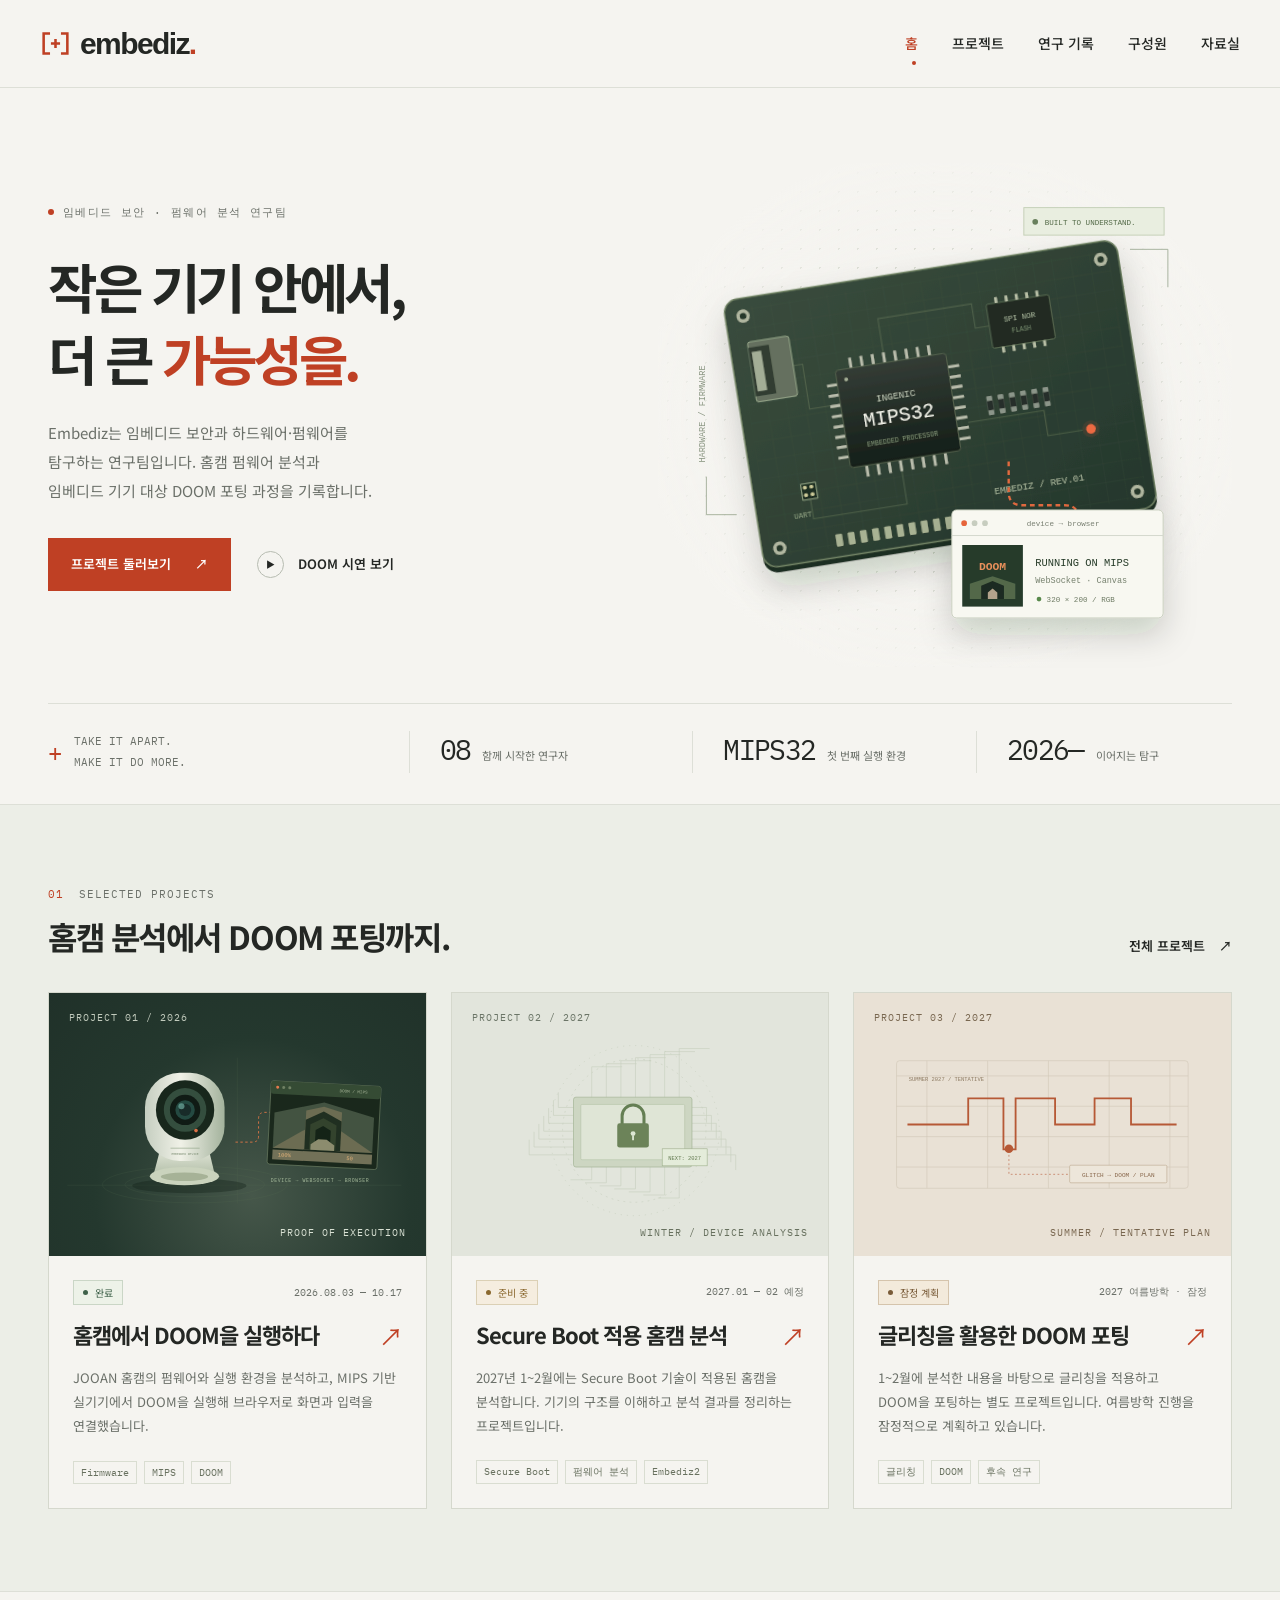
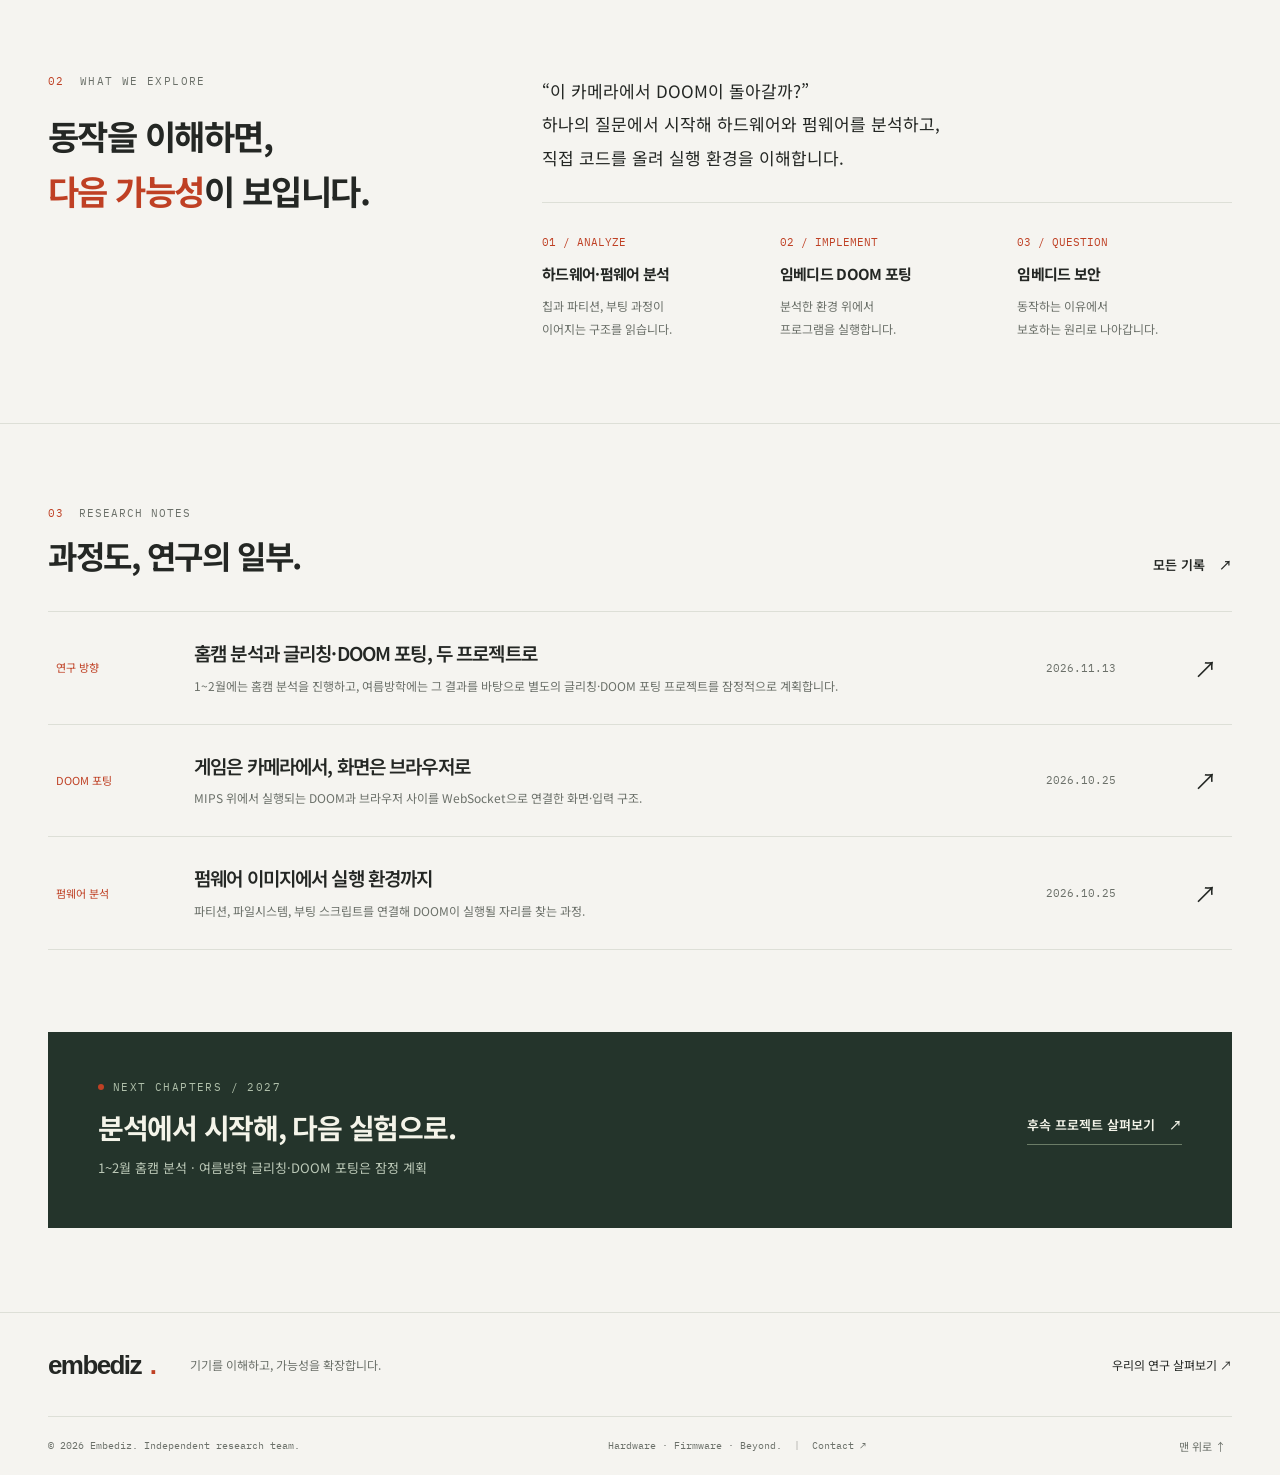
==== commit 0e7f43c0: "Publish Contact link in Embediz footer" ====
--- a/index.html
+++ b/index.html
@@ -57,7 +57,7 @@
 <section class="section"><div class="container about-split"><div><div class="eyebrow"><span class="section-index">02</span> WHAT WE EXPLORE</div><h2>동작을 이해하면,<br><span>다음 가능성</span>이 보입니다.</h2></div><div class="about-copy"><p>“이 카메라에서 DOOM이 돌아갈까?”<br>하나의 질문에서 시작해 하드웨어와 펌웨어를 분석하고,<br>직접 코드를 올려 실행 환경을 이해합니다.</p><div class="research-areas"><div><span>01 / ANALYZE</span><h3>하드웨어·펌웨어 분석</h3><p>칩과 파티션, 부팅 과정이<br>이어지는 구조를 읽습니다.</p></div><div><span>02 / IMPLEMENT</span><h3>임베디드 DOOM 포팅</h3><p>분석한 환경 위에서<br>프로그램을 실행합니다.</p></div><div><span>03 / QUESTION</span><h3>임베디드 보안</h3><p>동작하는 이유에서<br>보호하는 원리로 나아갑니다.</p></div></div></div></div></section>
 <section class="section notes-section"><div class="container"><div class="section-head"><div><div class="eyebrow"><span class="section-index">03</span> RESEARCH NOTES</div><h2>과정도, 연구의 일부.</h2></div><a class="text-link" href="./notes/">모든 기록 <span aria-hidden="true">↗</span></a></div><div class="note-list"><a class="note-row reveal" href="./notes/beyond-doom/"><span class="note-category">연구 방향</span><div><h3>홈캠 분석과 글리칭·DOOM 포팅, 두 프로젝트로</h3><p>1~2월에는 홈캠 분석을 진행하고, 여름방학에는 그 결과를 바탕으로 별도의 글리칭·DOOM 포팅 프로젝트를 잠정적으로 계획합니다.</p></div><span class="note-date">2026.11.13</span><span class="note-arrow" aria-hidden="true">↗</span></a><a class="note-row reveal" href="./notes/camera-to-browser/"><span class="note-category">DOOM 포팅</span><div><h3>게임은 카메라에서, 화면은 브라우저로</h3><p>MIPS 위에서 실행되는 DOOM과 브라우저 사이를 WebSocket으로 연결한 화면·입력 구조.</p></div><span class="note-date">2026.10.25</span><span class="note-arrow" aria-hidden="true">↗</span></a><a class="note-row reveal" href="./notes/firmware-map/"><span class="note-category">펌웨어 분석</span><div><h3>펌웨어 이미지에서 실행 환경까지</h3><p>파티션, 파일시스템, 부팅 스크립트를 연결해 DOOM이 실행될 자리를 찾는 과정.</p></div><span class="note-date">2026.10.25</span><span class="note-arrow" aria-hidden="true">↗</span></a></div></div></section>
 <div class="container banner-wrap"><div class="next-banner"><div><div class="eyebrow"><span class="live-dot"></span> NEXT CHAPTERS / 2027</div><h2>분석에서 시작해, 다음 실험으로.</h2><p>1~2월 홈캠 분석 · 여름방학 글리칭·DOOM 포팅은 잠정 계획</p></div><a class="text-link" href="./projects/">후속 프로젝트 살펴보기 <span aria-hidden="true">↗</span></a></div></div></main>
-  <footer class="site-footer"><div class="container footer-top"><a class="brand" href="./">embediz<span class="brand-dot">.</span></a><p>기기를 이해하고, 가능성을 확장합니다.</p><a href="./projects/">우리의 연구 살펴보기 ↗</a></div><div class="container footer-bottom"><span>© 2026 Embediz. Independent research team.</span><span>Hardware · Firmware · Beyond.</span><button class="back-top" aria-label="페이지 맨 위로">맨 위로 ↑</button></div></footer>
+  <footer class="site-footer"><div class="container footer-top"><a class="brand" href="./">embediz<span class="brand-dot">.</span></a><p>기기를 이해하고, 가능성을 확장합니다.</p><a href="./projects/">우리의 연구 살펴보기 ↗</a></div><div class="container footer-bottom"><span>© 2026 Embediz. Independent research team.</span><span>Hardware · Firmware · Beyond. <span class="footer-divider" aria-hidden="true">|</span> <a class="footer-contact" href="mailto:isemy0317@gmail.com" aria-label="Embediz 팀에 이메일로 연락하기">Contact ↗</a></span><button class="back-top" aria-label="페이지 맨 위로">맨 위로 ↑</button></div></footer>
   <dialog id="video-dialog" aria-labelledby="video-title"><div class="dialog-head"><div><span class="eyebrow">PROJECT 01 / DEMO</span><h2 id="video-title">홈캠에서 실행되는 DOOM</h2></div><button class="dialog-close" aria-label="영상 닫기">×</button></div><div id="video-container"></div><p class="video-caption">실기기 최종 시연 발췌 · 원본 00:34–00:48의 게임 화면 영역입니다. 게임은 카메라에서 실행됩니다.</p><a class="text-link" id="video-original" target="_blank" rel="noopener noreferrer">시연 영상 파일 열기 ↗</a></dialog>
   <noscript><style>.filter-bar,.menu-toggle,[data-video]{display:none}.desktop-nav{display:flex!important;flex-wrap:wrap;gap:14px}.site-header{height:auto;min-height:88px}.header-inner{flex-wrap:wrap;padding:18px 0}</style></noscript>
 </body>
--- a/styles.css
+++ b/styles.css
@@ -36,3 +36,9 @@
 
 .project-actions{display:flex;flex-wrap:wrap;gap:12px;justify-self:end;align-items:center}.project-actions .button{white-space:nowrap}
 @media(max-width:820px){.project-actions{justify-self:start}}
+
+/* Footer team contact link */
+.footer-divider{padding:0 6px;opacity:.6}
+.footer-contact:hover{color:var(--accent)}
+@media(max-width:820px){.footer-bottom>span:nth-child(2){display:inline}}
+@media(max-width:580px){.footer-bottom{gap:10px 20px}.footer-bottom>span:nth-child(2){order:3;width:100%}}
